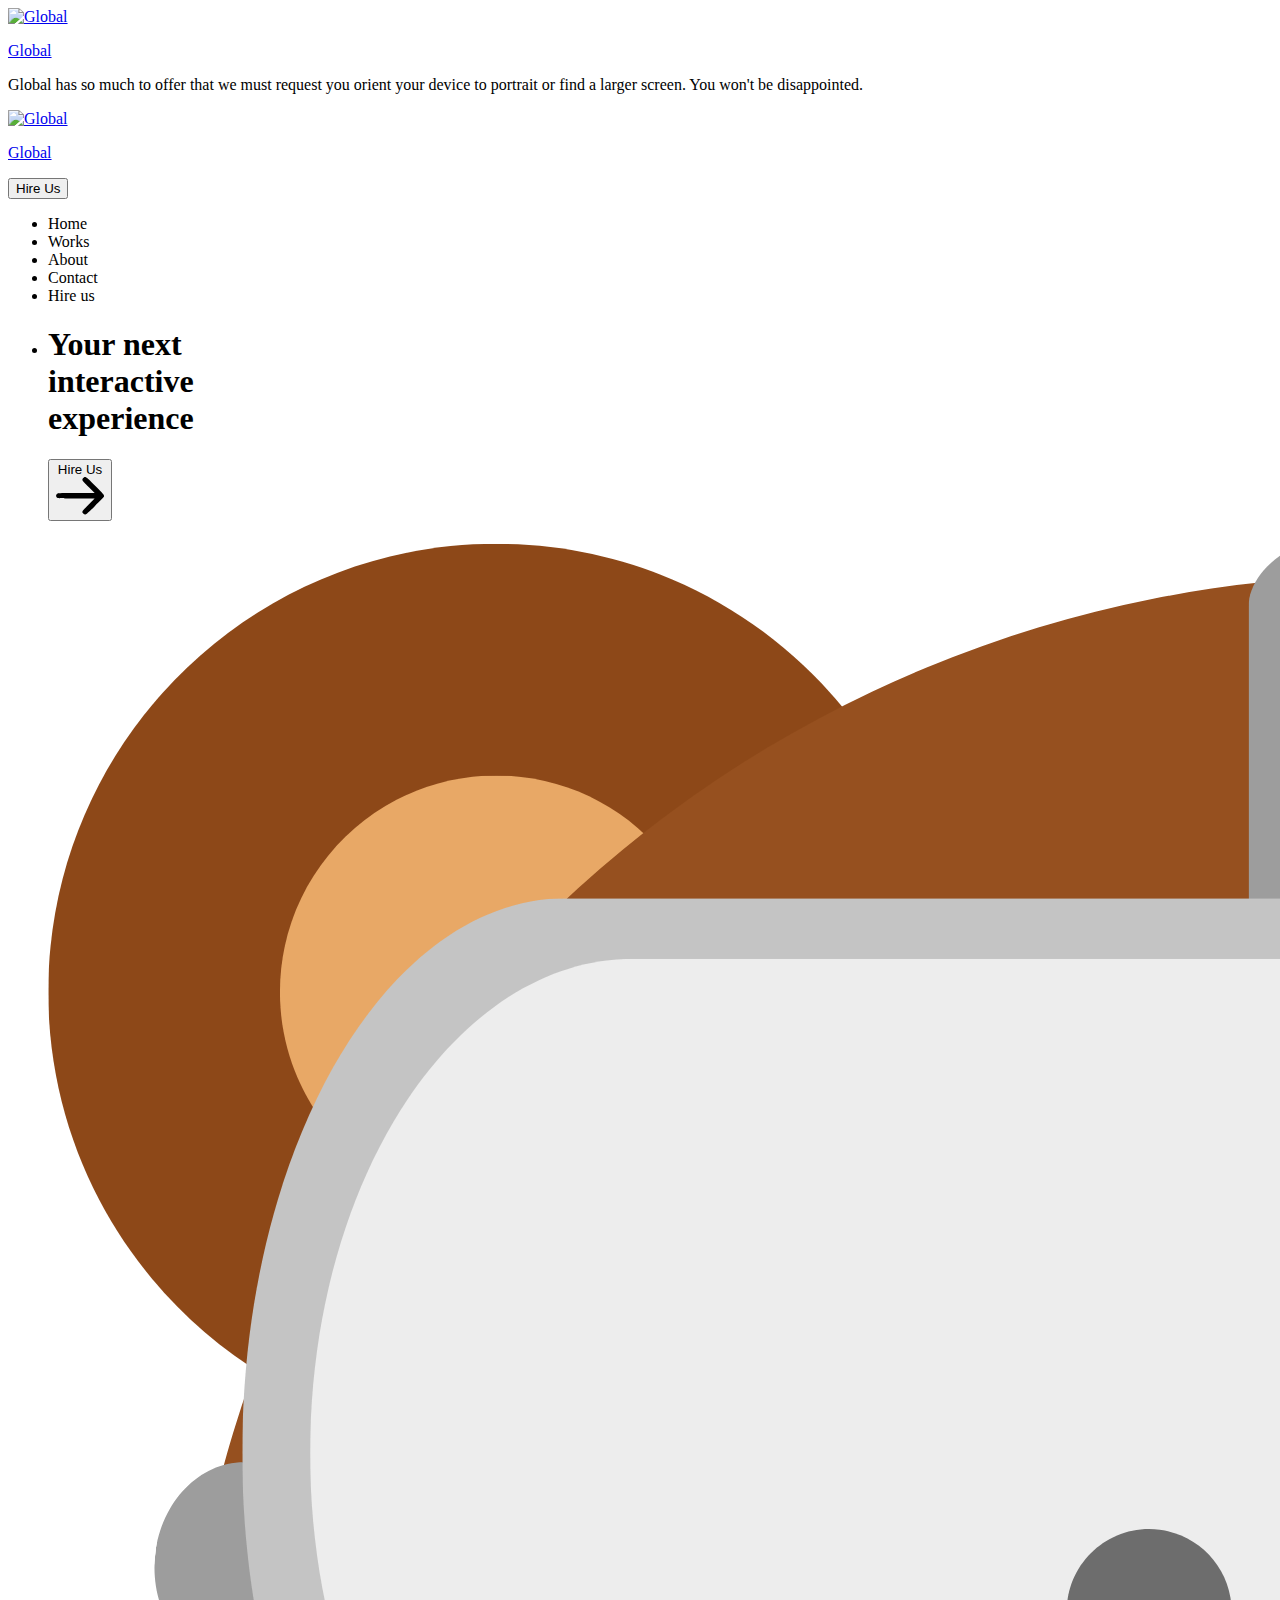
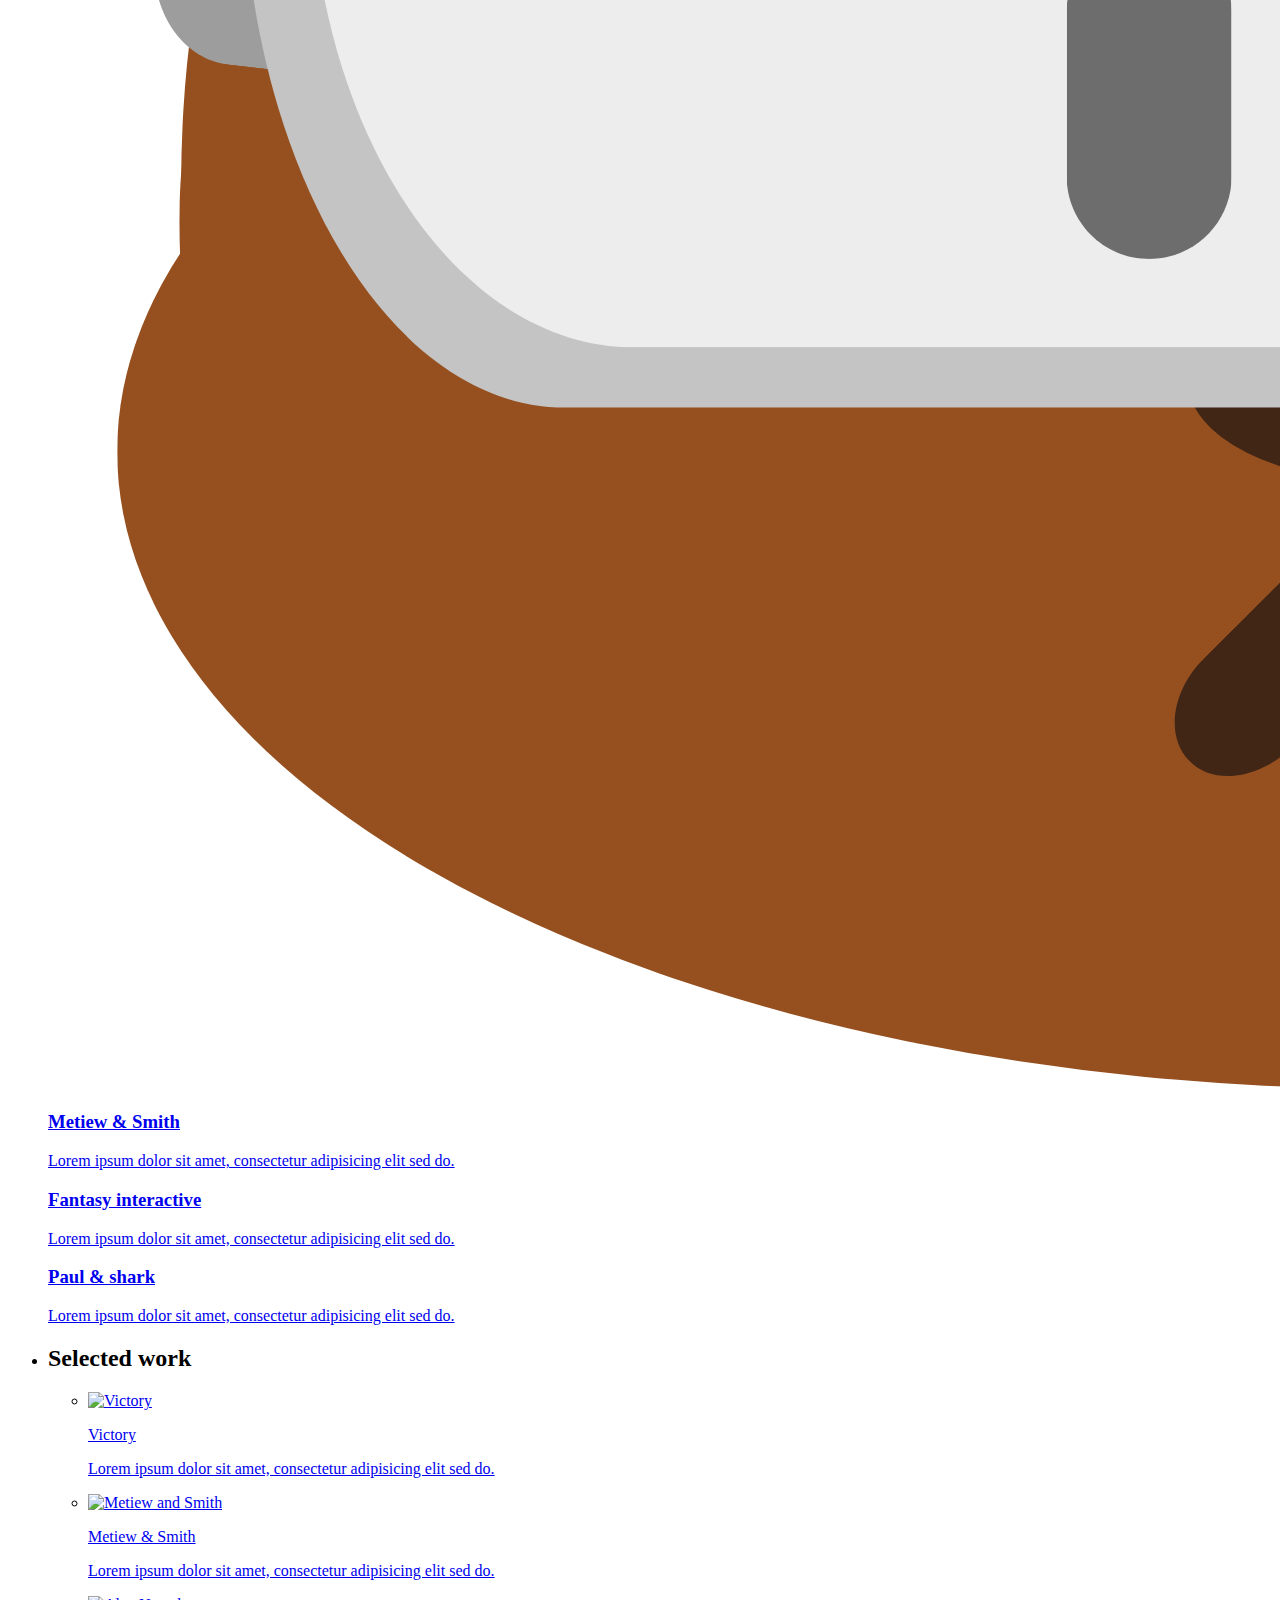
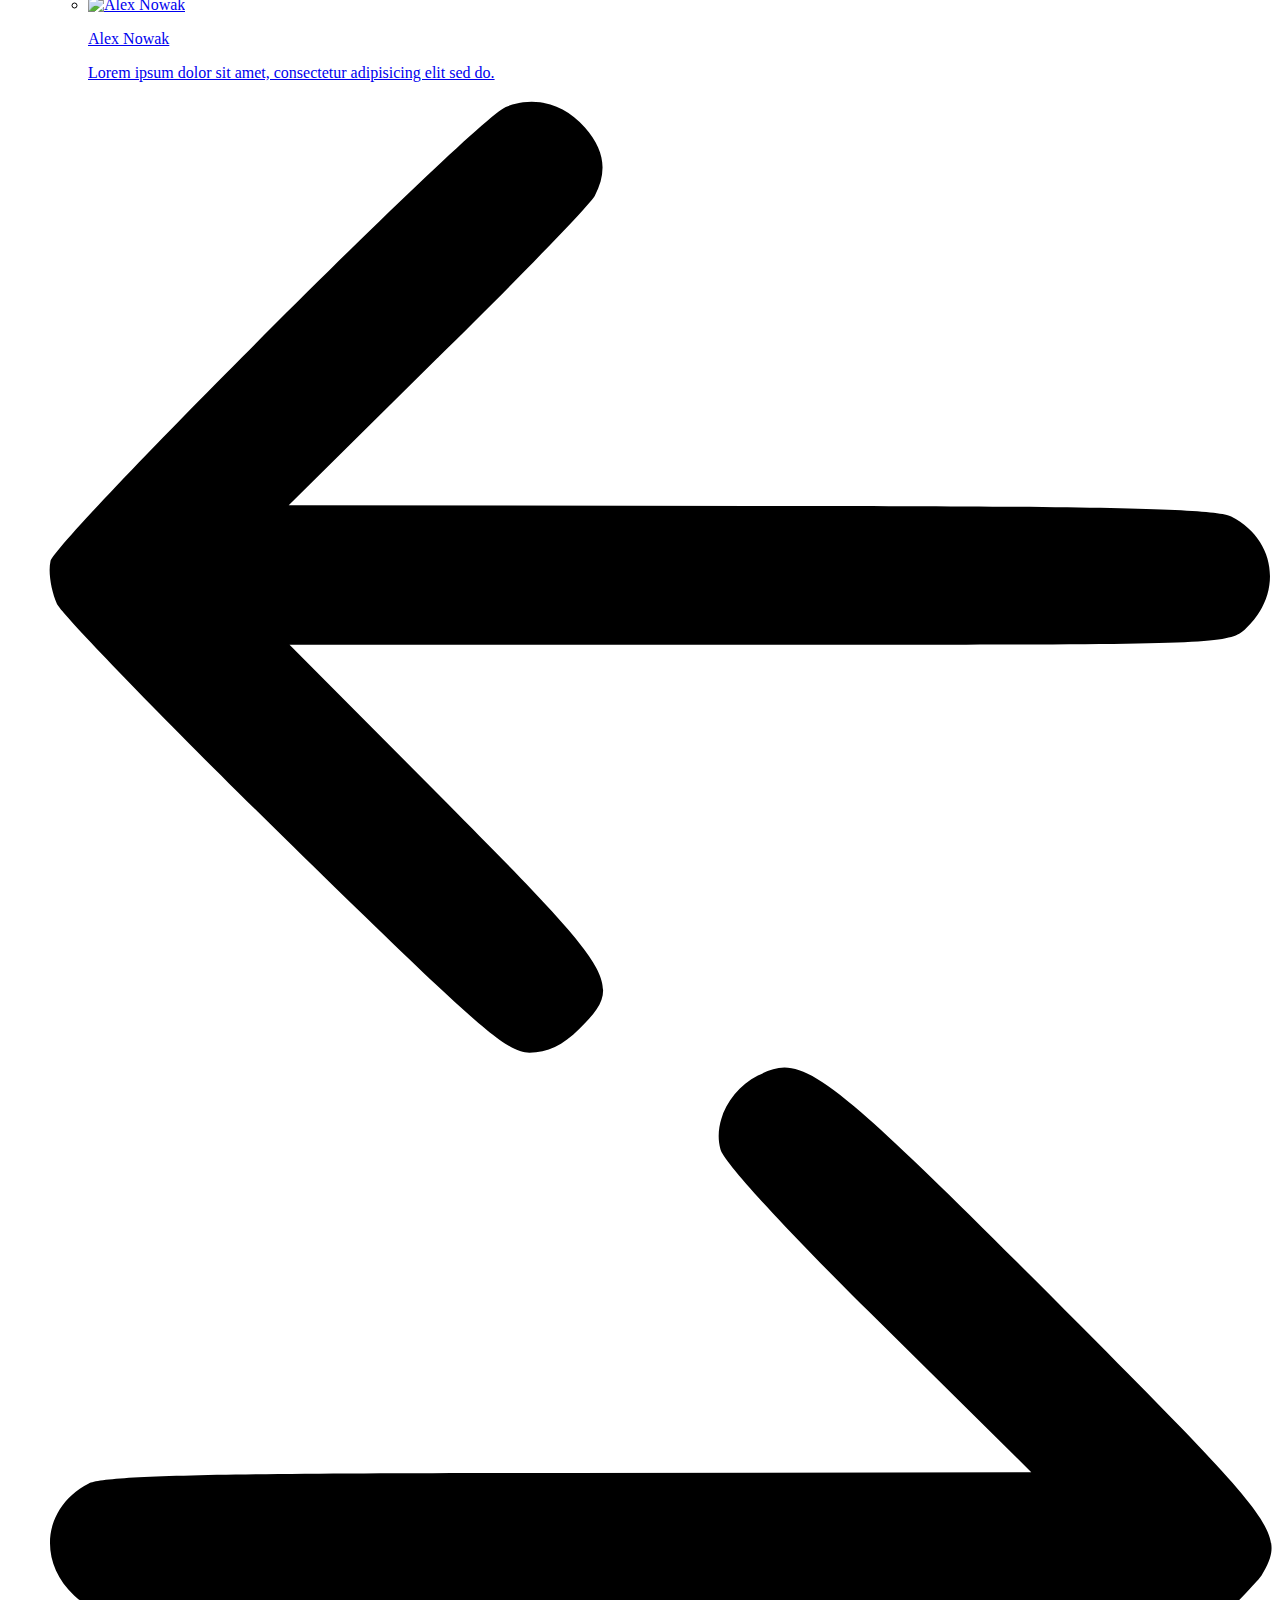
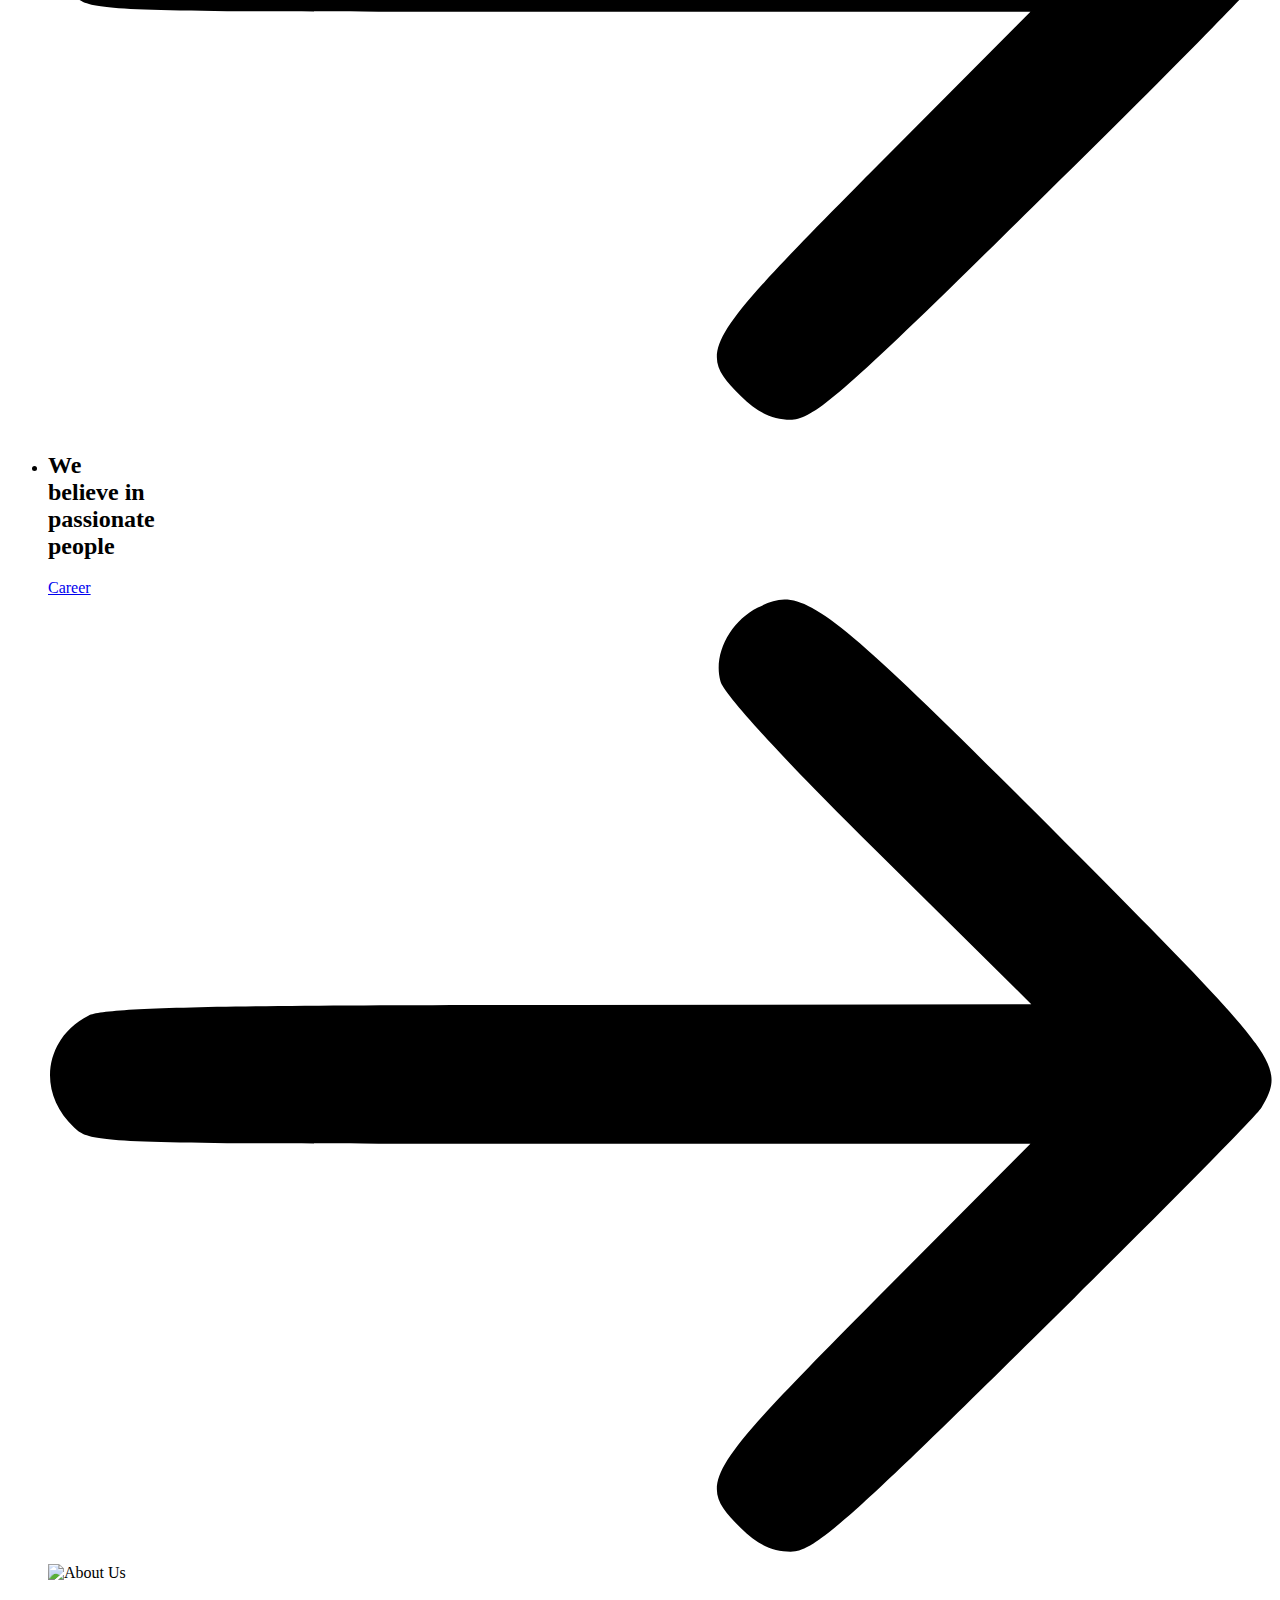
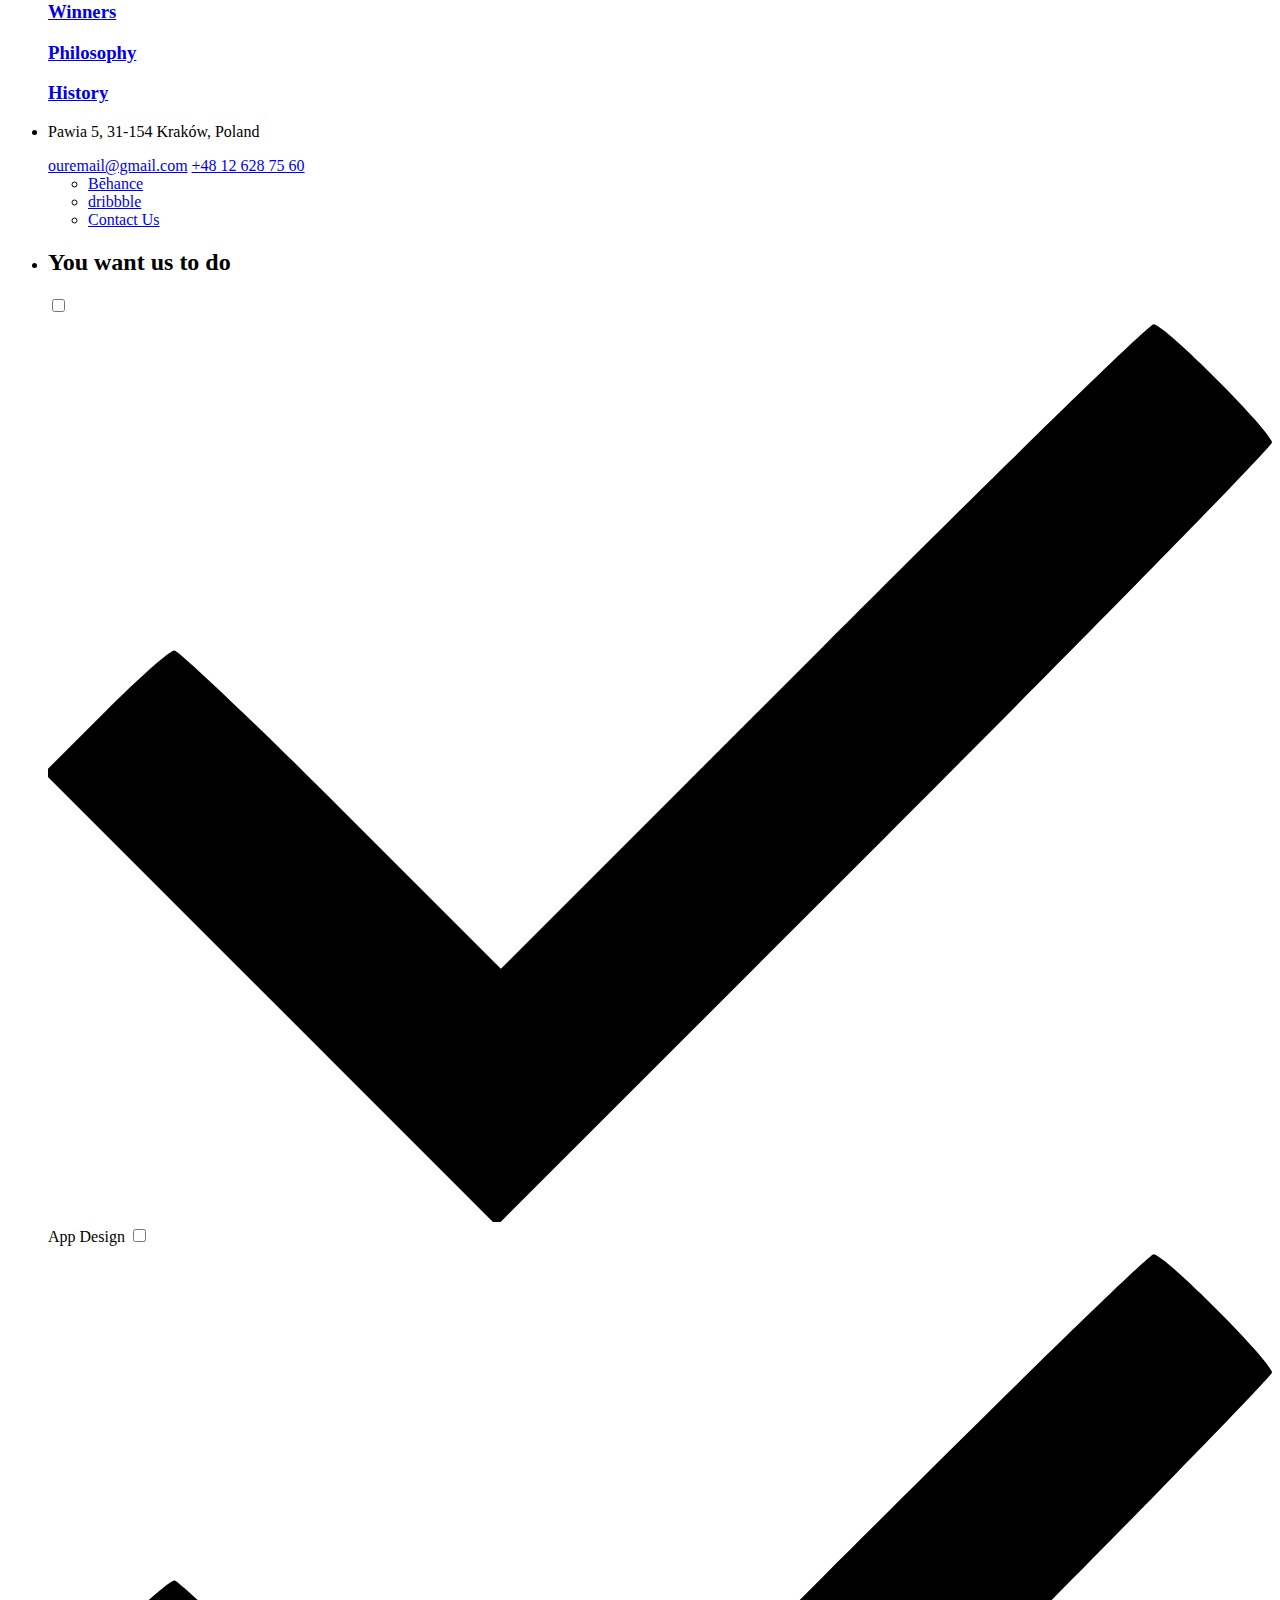
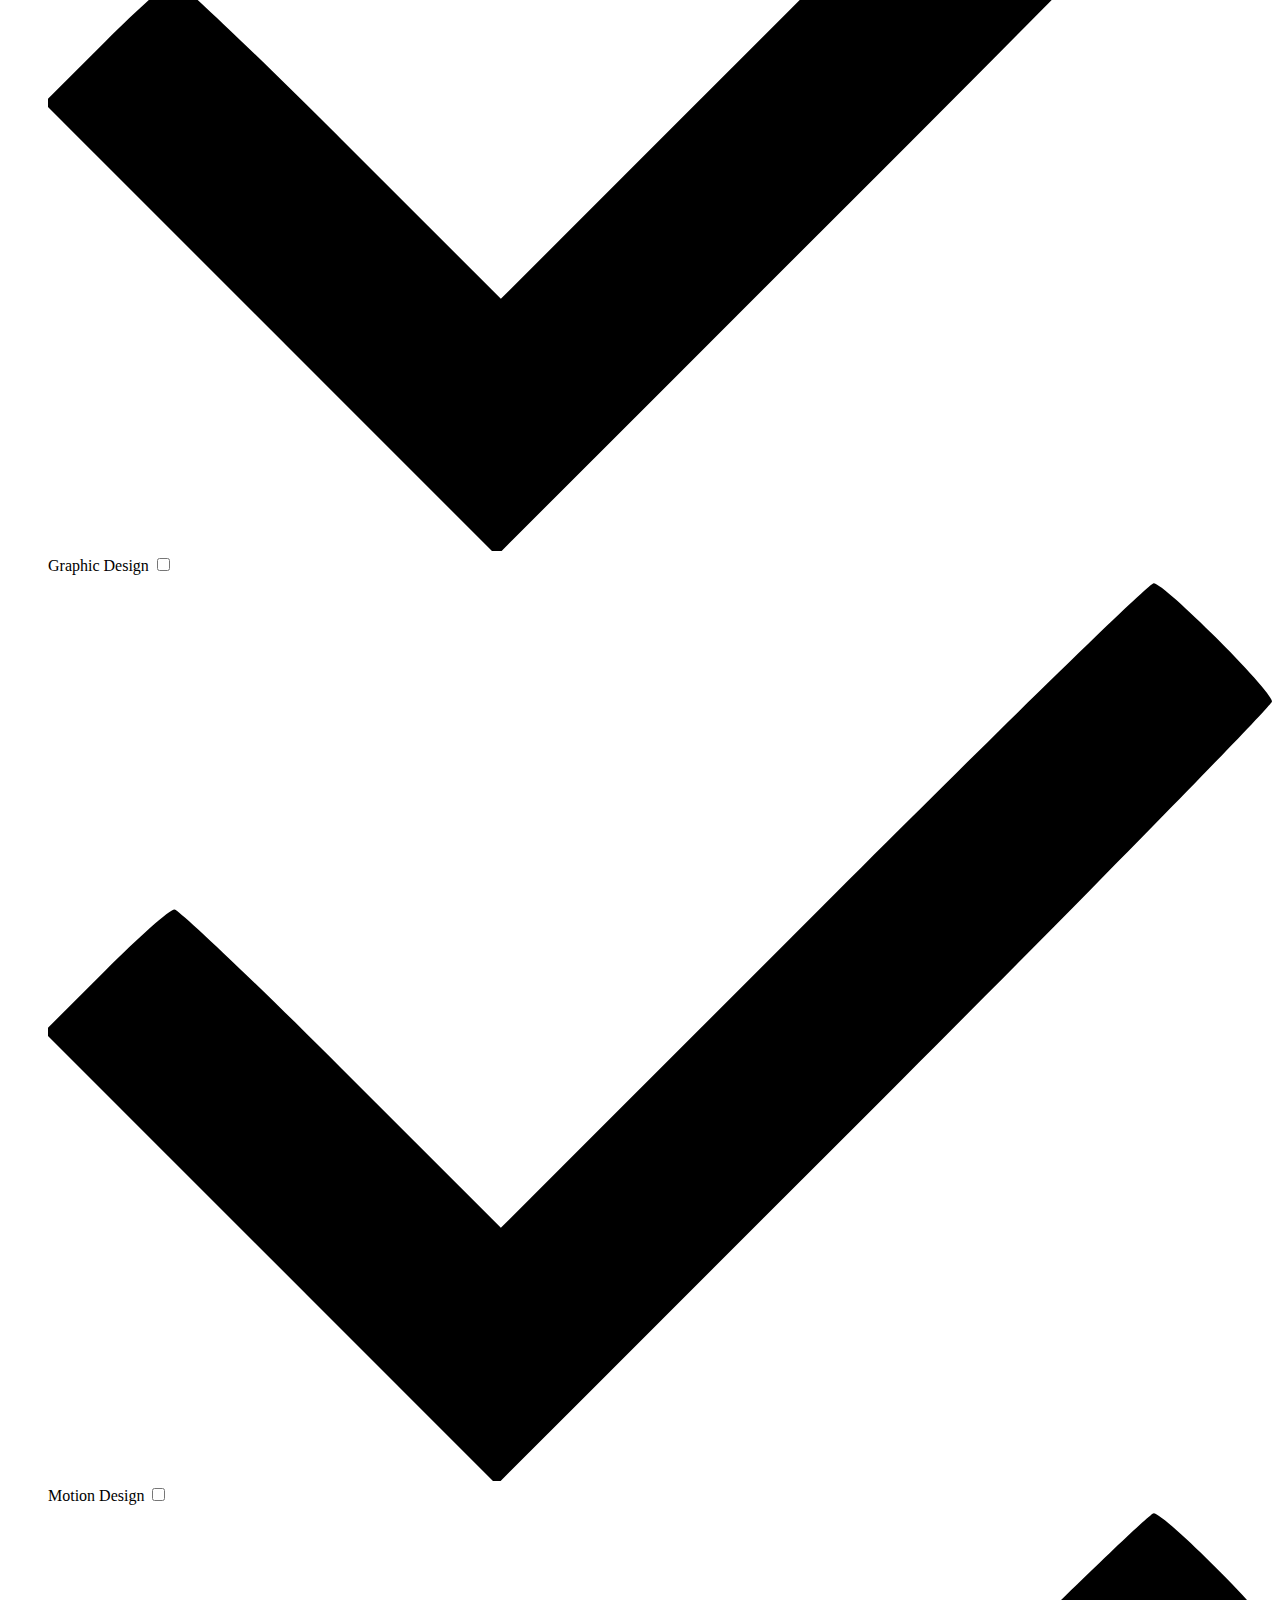
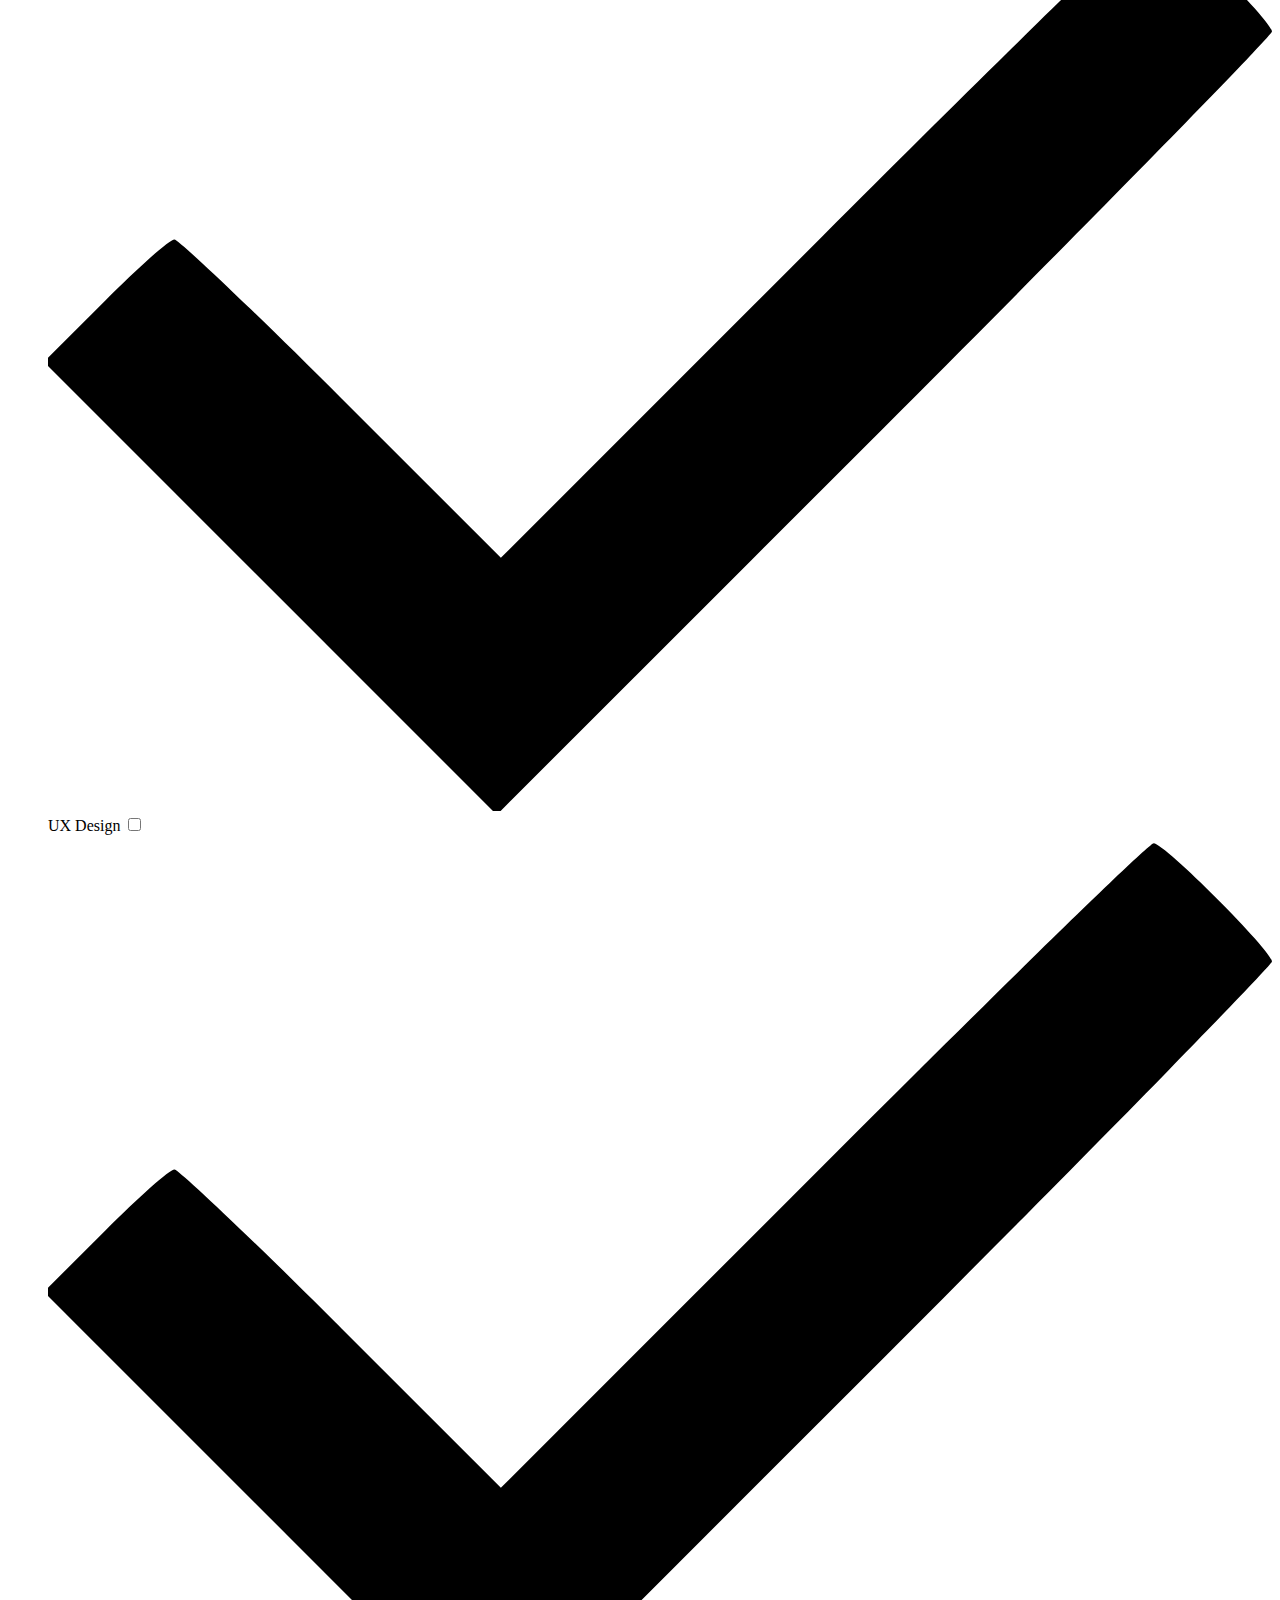
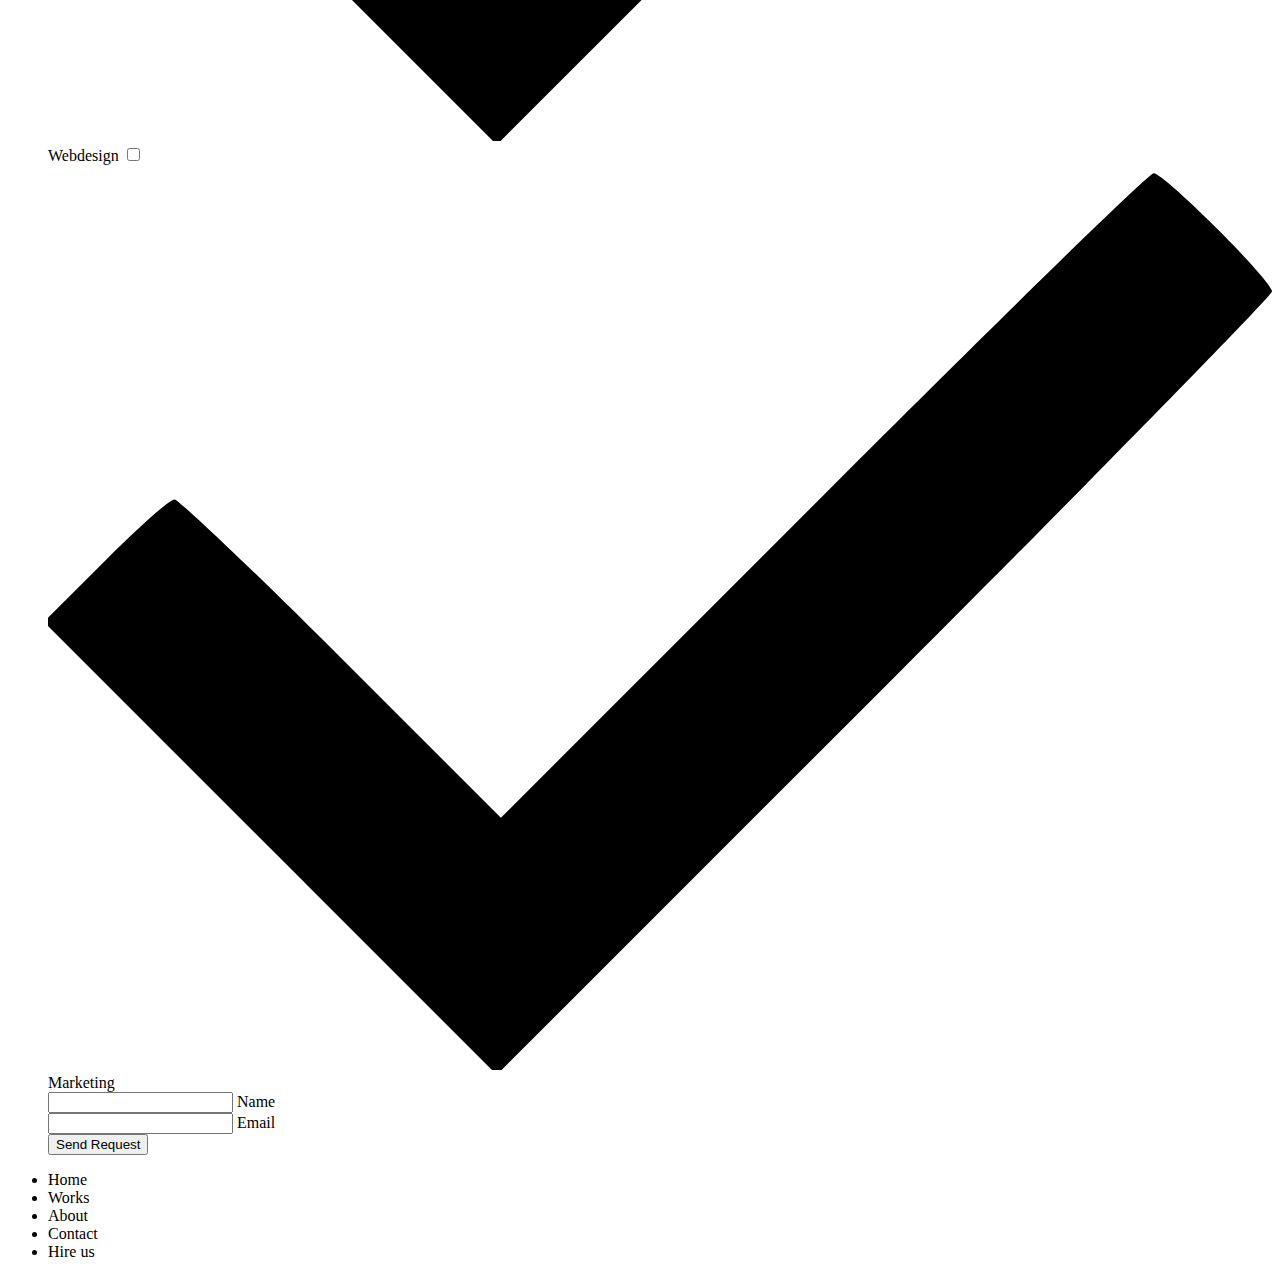
==== index.html @ a15af02c "Logo Change" ====
<!DOCTYPE html>
<html lang="en">
<head>
  <title>Global</title>
  <meta charset="utf-8">
  <meta name="viewport" content="width=device-width, initial-scale=1">
  <meta http-equiv="X-UA-Compatible" content="IE=edge">
  <meta name="description" content="HTML5 website template">
  <meta name="keywords" content="global, template, html, sass, jquery">
  <meta name="author" content="Bucky Maler">
  <link rel="stylesheet" href="assets/css/main.css">
</head>
<body>

<!-- notification for small viewports and landscape oriented smartphones -->
<div class="device-notification">
  <a class="device-notification--logo" href="#0">
    <img src="assets/img/CUXR_Logo_Black(3)(1)" alt="Global">
    <p>Global</p>
  </a>
  <p class="device-notification--message">Global has so much to offer that we must request you orient your device to portrait or find a larger screen. You won't be disappointed.</p>
</div>

<div class="perspective effect-rotate-left">
  <div class="container"><div class="outer-nav--return"></div>
    <div id="viewport" class="l-viewport">
      <div class="l-wrapper">
        <header class="header">
          <a class="header--logo" href="#0">
            <img src="assets/img/CUXR_Logo_Black(3)(1)" alt="Global">
            <p>Global</p>
          </a>
          <button class="header--cta cta">Hire Us</button>
          <div class="header--nav-toggle">
            <span></span>
          </div>
        </header>
        <nav class="l-side-nav">
          <ul class="side-nav">
            <li class="is-active"><span>Home</span></li>
            <li><span>Works</span></li>
            <li><span>About</span></li>
            <li><span>Contact</span></li>
            <li><span>Hire us</span></li>
          </ul>
        </nav>
        <ul class="l-main-content main-content">
          <li class="l-section section section--is-active">
            <div class="intro">
              <div class="intro--banner">
                <h1>Your next<br>interactive<br>experience</h1>
                <button class="cta">Hire Us
                  <svg version="1.1" id="Layer_1" xmlns="http://www.w3.org/2000/svg" xmlns:xlink="http://www.w3.org/1999/xlink" x="0px" y="0px" viewBox="0 0 150 118" style="enable-background:new 0 0 150 118;" xml:space="preserve">
                  <g transform="translate(0.000000,118.000000) scale(0.100000,-0.100000)">
                    <path d="M870,1167c-34-17-55-57-46-90c3-15,81-100,194-211l187-185l-565-1c-431,0-571-3-590-13c-55-28-64-94-18-137c21-20,33-20,597-20h575l-192-193C800,103,794,94,849,39c20-20,39-29,61-29c28,0,63,30,298,262c147,144,272,271,279,282c30,51,23,60-219,304C947,1180,926,1196,870,1167z"/>
                  </g>
                  </svg>
                  <span class="btn-background"></span>
                </button>
                <img src="assets/img/CUXR_Logo_Transparent.png" alt="Welcome">
              </div>
              <div class="intro--options">
                <a href="#0">
                  <h3>Metiew &amp; Smith</h3>
                  <p>Lorem ipsum dolor sit amet, consectetur adipisicing elit sed do.</p>
                </a>
                <a href="#0">
                  <h3>Fantasy interactive</h3>
                  <p>Lorem ipsum dolor sit amet, consectetur adipisicing elit sed do.</p>
                </a>
                <a href="#0">
                  <h3>Paul &amp; shark</h3>
                  <p>Lorem ipsum dolor sit amet, consectetur adipisicing elit sed do.</p>
                </a>
              </div>
            </div>
          </li>
          <li class="l-section section">
            <div class="work">
              <h2>Selected work</h2>
              <div class="work--lockup">
                <ul class="slider">
                  <li class="slider--item slider--item-left">
                    <a href="#0">
                      <div class="slider--item-image">
                        <img src="assets/img/work-victory.jpg" alt="Victory">
                      </div>
                      <p class="slider--item-title">Victory</p>
                      <p class="slider--item-description">Lorem ipsum dolor sit amet, consectetur adipisicing elit sed do.</p>
                    </a>
                  </li>
                  <li class="slider--item slider--item-center">
                    <a href="#0">
                      <div class="slider--item-image">
                        <img src="assets/img/work-metiew-smith.jpg" alt="Metiew and Smith">
                      </div>
                      <p class="slider--item-title">Metiew &amp; Smith</p>
                      <p class="slider--item-description">Lorem ipsum dolor sit amet, consectetur adipisicing elit sed do.</p>
                    </a>
                  </li>
                  <li class="slider--item slider--item-right">
                    <a href="#0">
                      <div class="slider--item-image">
                        <img src="assets/img/work-alex-nowak.jpg" alt="Alex Nowak">
                      </div>
                      <p class="slider--item-title">Alex Nowak</p>
                      <p class="slider--item-description">Lorem ipsum dolor sit amet, consectetur adipisicing elit sed do.</p>
                    </a>
                  </li>
                </ul>
                <div class="slider--prev">
                  <svg version="1.1" id="Layer_1" xmlns="http://www.w3.org/2000/svg" xmlns:xlink="http://www.w3.org/1999/xlink" x="0px" y="0px"
                  viewBox="0 0 150 118" style="enable-background:new 0 0 150 118;" xml:space="preserve">
                  <g transform="translate(0.000000,118.000000) scale(0.100000,-0.100000)">
                    <path d="M561,1169C525,1155,10,640,3,612c-3-13,1-36,8-52c8-15,134-145,281-289C527,41,562,10,590,10c22,0,41,9,61,29
                    c55,55,49,64-163,278L296,510h575c564,0,576,0,597,20c46,43,37,109-18,137c-19,10-159,13-590,13l-565,1l182,180
                    c101,99,187,188,193,199c16,30,12,57-12,84C631,1174,595,1183,561,1169z"/>
                  </g>
                  </svg>
                </div>
                <div class="slider--next">
                  <svg version="1.1" id="Layer_1" xmlns="http://www.w3.org/2000/svg" xmlns:xlink="http://www.w3.org/1999/xlink" x="0px" y="0px" viewBox="0 0 150 118" style="enable-background:new 0 0 150 118;" xml:space="preserve">
                  <g transform="translate(0.000000,118.000000) scale(0.100000,-0.100000)">
                    <path d="M870,1167c-34-17-55-57-46-90c3-15,81-100,194-211l187-185l-565-1c-431,0-571-3-590-13c-55-28-64-94-18-137c21-20,33-20,597-20h575l-192-193C800,103,794,94,849,39c20-20,39-29,61-29c28,0,63,30,298,262c147,144,272,271,279,282c30,51,23,60-219,304C947,1180,926,1196,870,1167z"/>
                  </g>
                  </svg>
                </div>
              </div>
            </div>
          </li>
          <li class="l-section section">
            <div class="about">
              <div class="about--banner">
                <h2>We<br>believe in<br>passionate<br>people</h2>
                <a href="#0">Career
                  <span>
                    <svg version="1.1" id="Layer_1" xmlns="http://www.w3.org/2000/svg" xmlns:xlink="http://www.w3.org/1999/xlink" x="0px" y="0px" viewBox="0 0 150 118" style="enable-background:new 0 0 150 118;" xml:space="preserve">
                    <g transform="translate(0.000000,118.000000) scale(0.100000,-0.100000)">
                      <path d="M870,1167c-34-17-55-57-46-90c3-15,81-100,194-211l187-185l-565-1c-431,0-571-3-590-13c-55-28-64-94-18-137c21-20,33-20,597-20h575l-192-193C800,103,794,94,849,39c20-20,39-29,61-29c28,0,63,30,298,262c147,144,272,271,279,282c30,51,23,60-219,304C947,1180,926,1196,870,1167z"/>
                    </g>
                    </svg>
                  </span>
                </a>
                <img src="assets/img/about-visual.png" alt="About Us">
              </div>
              <div class="about--options">
                <a href="#0">
                  <h3>Winners</h3>
                </a>
                <a href="#0">
                  <h3>Philosophy</h3>
                </a>
                <a href="#0">
                  <h3>History</h3>
                </a>
              </div>
            </div>
          </li>
          <li class="l-section section">
            <div class="contact">
              <div class="contact--lockup">
                <div class="modal">
                  <div class="modal--information">
                    <p>Pawia 5, 31-154 Kraków, Poland</p>
                    <a href="mailto:ouremail@gmail.com">ouremail@gmail.com</a>
                    <a href="tel:+148126287560">+48 12 628 75 60</a>
                  </div>
                  <ul class="modal--options">
                    <li><a href="#0">Bēhance</a></li>
                    <li><a href="#0">dribbble</a></li>
                    <li><a href="mailto:ouremail@gmail.com">Contact Us</a></li>
                  </ul>
                </div>
              </div>
            </div>
          </li>
          <li class="l-section section">
            <div class="hire">
              <h2>You want us to do</h2>
              <!-- checkout formspree.io for easy form setup -->
              <form class="work-request">
                <div class="work-request--options">
                  <span class="options-a">
                    <input id="opt-1" type="checkbox" value="app design">
                    <label for="opt-1">
                      <svg version="1.1" id="Layer_1" xmlns="http://www.w3.org/2000/svg" xmlns:xlink="http://www.w3.org/1999/xlink" x="0px" y="0px"
                      viewBox="0 0 150 111" style="enable-background:new 0 0 150 111;" xml:space="preserve">
                      <g transform="translate(0.000000,111.000000) scale(0.100000,-0.100000)">
                        <path d="M950,705L555,310L360,505C253,612,160,700,155,700c-6,0-44-34-85-75l-75-75l278-278L550-5l475,475c261,261,475,480,475,485c0,13-132,145-145,145C1349,1100,1167,922,950,705z"/>
                      </g>
                      </svg>
                      App Design
                    </label>
                    <input id="opt-2" type="checkbox" value="graphic design">
                    <label for="opt-2">
                      <svg version="1.1" id="Layer_1" xmlns="http://www.w3.org/2000/svg" xmlns:xlink="http://www.w3.org/1999/xlink" x="0px" y="0px"
                      viewBox="0 0 150 111" style="enable-background:new 0 0 150 111;" xml:space="preserve">
                      <g transform="translate(0.000000,111.000000) scale(0.100000,-0.100000)">
                        <path d="M950,705L555,310L360,505C253,612,160,700,155,700c-6,0-44-34-85-75l-75-75l278-278L550-5l475,475c261,261,475,480,475,485c0,13-132,145-145,145C1349,1100,1167,922,950,705z"/>
                      </g>
                      </svg>
                      Graphic Design
                    </label>
                    <input id="opt-3" type="checkbox" value="motion design">
                    <label for="opt-3">
                      <svg version="1.1" id="Layer_1" xmlns="http://www.w3.org/2000/svg" xmlns:xlink="http://www.w3.org/1999/xlink" x="0px" y="0px"
                      viewBox="0 0 150 111" style="enable-background:new 0 0 150 111;" xml:space="preserve">
                      <g transform="translate(0.000000,111.000000) scale(0.100000,-0.100000)">
                        <path d="M950,705L555,310L360,505C253,612,160,700,155,700c-6,0-44-34-85-75l-75-75l278-278L550-5l475,475c261,261,475,480,475,485c0,13-132,145-145,145C1349,1100,1167,922,950,705z"/>
                      </g>
                      </svg>
                      Motion Design
                    </label>
                  </span>
                  <span class="options-b">
                    <input id="opt-4" type="checkbox" value="ux design">
                    <label for="opt-4">
                      <svg version="1.1" id="Layer_1" xmlns="http://www.w3.org/2000/svg" xmlns:xlink="http://www.w3.org/1999/xlink" x="0px" y="0px"
                      viewBox="0 0 150 111" style="enable-background:new 0 0 150 111;" xml:space="preserve">
                      <g transform="translate(0.000000,111.000000) scale(0.100000,-0.100000)">
                        <path d="M950,705L555,310L360,505C253,612,160,700,155,700c-6,0-44-34-85-75l-75-75l278-278L550-5l475,475c261,261,475,480,475,485c0,13-132,145-145,145C1349,1100,1167,922,950,705z"/>
                      </g>
                      </svg>
                      UX Design
                    </label>
                    <input id="opt-5" type="checkbox" value="webdesign">
                    <label for="opt-5">
                      <svg version="1.1" id="Layer_1" xmlns="http://www.w3.org/2000/svg" xmlns:xlink="http://www.w3.org/1999/xlink" x="0px" y="0px"
                      viewBox="0 0 150 111" style="enable-background:new 0 0 150 111;" xml:space="preserve">
                      <g transform="translate(0.000000,111.000000) scale(0.100000,-0.100000)">
                        <path d="M950,705L555,310L360,505C253,612,160,700,155,700c-6,0-44-34-85-75l-75-75l278-278L550-5l475,475c261,261,475,480,475,485c0,13-132,145-145,145C1349,1100,1167,922,950,705z"/>
                      </g>
                      </svg>
                      Webdesign
                    </label>
                    <input id="opt-6" type="checkbox" value="marketing">
                    <label for="opt-6">
                      <svg version="1.1" id="Layer_1" xmlns="http://www.w3.org/2000/svg" xmlns:xlink="http://www.w3.org/1999/xlink" x="0px" y="0px"
                      viewBox="0 0 150 111" style="enable-background:new 0 0 150 111;" xml:space="preserve">
                      <g transform="translate(0.000000,111.000000) scale(0.100000,-0.100000)">
                        <path d="M950,705L555,310L360,505C253,612,160,700,155,700c-6,0-44-34-85-75l-75-75l278-278L550-5l475,475c261,261,475,480,475,485c0,13-132,145-145,145C1349,1100,1167,922,950,705z"/>
                      </g>
                      </svg>
                      Marketing
                    </label>
                  </span>
                </div>
                <div class="work-request--information">
                  <div class="information-name">
                    <input id="name" type="text" spellcheck="false">
                    <label for="name">Name</label>
                  </div>
                  <div class="information-email">
                    <input id="email" type="email" spellcheck="false">
                    <label for="email">Email</label>
                  </div>
                </div>
                <input type="submit" value="Send Request">
              </form>
            </div>
          </li>
        </ul>
      </div>
    </div>
  </div>
  <ul class="outer-nav">
    <li class="is-active">Home</li>
    <li>Works</li>
    <li>About</li>
    <li>Contact</li>
    <li>Hire us</li>
  </ul>
</div>

<script src="https://ajax.googleapis.com/ajax/libs/jquery/2.2.4/jquery.min.js"></script>
<script>window.jQuery || document.write('<script src="assets/js/vendor/jquery-2.2.4.min.js"><\/script>')</script>
<script src="assets/js/functions-min.js"></script>
</body>
</html>
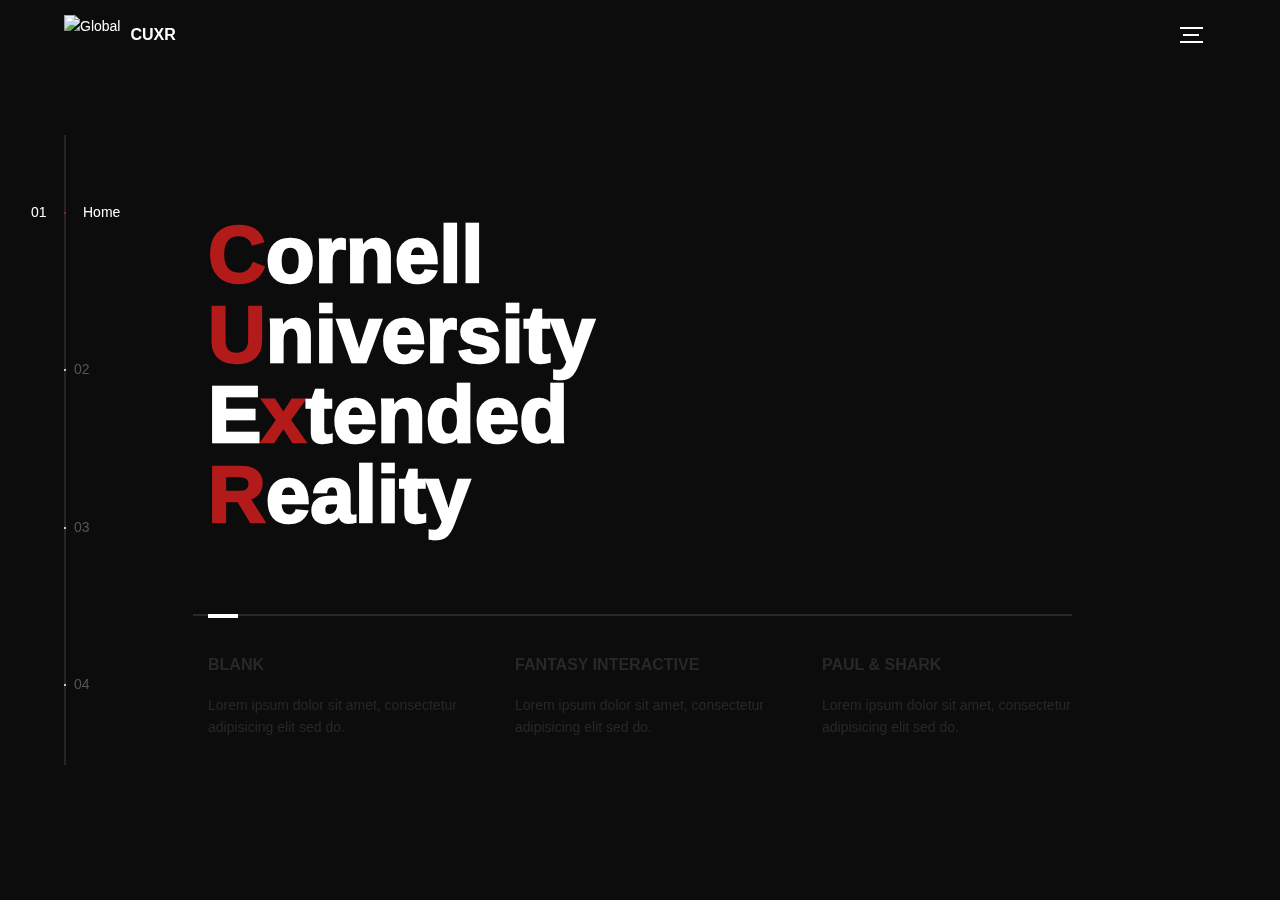
==== commit b6932244: "added the new pages but lets ignore the content rn" ====
--- a/index.html
+++ b/index.html
@@ -1,5 +1,6 @@
 <!DOCTYPE html>
 <html lang="en">
+
 <head>
   <title>Global</title>
   <meta charset="utf-8">
@@ -10,129 +11,130 @@
   <meta name="author" content="Bucky Maler">
   <link rel="stylesheet" href="assets/css/main.css">
 </head>
+
 <body>
 
-<!-- notification for small viewports and landscape oriented smartphones -->
-<div class="device-notification">
-  <a class="device-notification--logo" href="#0">
-    <img src="assets/img/CUXR_Logo_Black(3)(1)" alt="Global">
-    <p>Global</p>
-  </a>
-  <p class="device-notification--message">Global has so much to offer that we must request you orient your device to portrait or find a larger screen. You won't be disappointed.</p>
-</div>
-
-<div class="perspective effect-rotate-left">
-  <div class="container"><div class="outer-nav--return"></div>
-    <div id="viewport" class="l-viewport">
-      <div class="l-wrapper">
-        <header class="header">
-          <a class="header--logo" href="#0">
-            <img src="assets/img/CUXR_Logo_Black(3)(1)" alt="Global">
-            <p>Global</p>
-          </a>
-          <button class="header--cta cta">Hire Us</button>
-          <div class="header--nav-toggle">
-            <span></span>
-          </div>
-        </header>
-        <nav class="l-side-nav">
-          <ul class="side-nav">
-            <li class="is-active"><span>Home</span></li>
-            <li><span>Works</span></li>
-            <li><span>About</span></li>
-            <li><span>Contact</span></li>
-            <li><span>Hire us</span></li>
-          </ul>
-        </nav>
-        <ul class="l-main-content main-content">
-          <li class="l-section section section--is-active">
-            <div class="intro">
-              <div class="intro--banner">
-                <h1>Your next<br>interactive<br>experience</h1>
-                <button class="cta">Hire Us
-                  <svg version="1.1" id="Layer_1" xmlns="http://www.w3.org/2000/svg" xmlns:xlink="http://www.w3.org/1999/xlink" x="0px" y="0px" viewBox="0 0 150 118" style="enable-background:new 0 0 150 118;" xml:space="preserve">
-                  <g transform="translate(0.000000,118.000000) scale(0.100000,-0.100000)">
-                    <path d="M870,1167c-34-17-55-57-46-90c3-15,81-100,194-211l187-185l-565-1c-431,0-571-3-590-13c-55-28-64-94-18-137c21-20,33-20,597-20h575l-192-193C800,103,794,94,849,39c20-20,39-29,61-29c28,0,63,30,298,262c147,144,272,271,279,282c30,51,23,60-219,304C947,1180,926,1196,870,1167z"/>
-                  </g>
-                  </svg>
-                  <span class="btn-background"></span>
-                </button>
-                <img src="assets/img/CUXR_Logo_Transparent.png" alt="Welcome">
-              </div>
-              <div class="intro--options">
-                <a href="#0">
-                  <h3>Metiew &amp; Smith</h3>
-                  <p>Lorem ipsum dolor sit amet, consectetur adipisicing elit sed do.</p>
-                </a>
-                <a href="#0">
-                  <h3>Fantasy interactive</h3>
-                  <p>Lorem ipsum dolor sit amet, consectetur adipisicing elit sed do.</p>
-                </a>
-                <a href="#0">
-                  <h3>Paul &amp; shark</h3>
-                  <p>Lorem ipsum dolor sit amet, consectetur adipisicing elit sed do.</p>
-                </a>
-              </div>
+  <!-- notification for small viewports and landscape oriented smartphones -->
+  <div class="device-notification">
+    <a class="device-notification--logo" href="#0">
+      <img src="assets\img\CUXR_Logo_Transparent_(1).png" alt="Global">
+      <p>CUXR</p>
+    </a>
+    <p class="device-notification--message">CUXR has so much to offer that we must request you orient your device to
+      portrait or find a larger screen. You won't be disappointed.</p>
+  </div>
+
+  <div class="perspective effect-rotate-left">
+    <div class="container">
+      <div class="outer-nav--return"></div>
+      <div id="viewport" class="l-viewport">
+        <div class="l-wrapper">
+          <header class="header">
+            <a class="header--logo" href="#0">
+              <img src="assets\img\CUXR_Logo_Transparent_(1).png" style="height: 40px; width: auto;" alt="Global">
+              <p>CUXR</p>
+            </a>
+            <div class="header--nav-toggle">
+              <span></span>
             </div>
-          </li>
-          <li class="l-section section">
-            <div class="work">
-              <h2>Selected work</h2>
-              <div class="work--lockup">
-                <ul class="slider">
-                  <li class="slider--item slider--item-left">
-                    <a href="#0">
-                      <div class="slider--item-image">
-                        <img src="assets/img/work-victory.jpg" alt="Victory">
-                      </div>
-                      <p class="slider--item-title">Victory</p>
-                      <p class="slider--item-description">Lorem ipsum dolor sit amet, consectetur adipisicing elit sed do.</p>
-                    </a>
-                  </li>
-                  <li class="slider--item slider--item-center">
-                    <a href="#0">
-                      <div class="slider--item-image">
-                        <img src="assets/img/work-metiew-smith.jpg" alt="Metiew and Smith">
-                      </div>
-                      <p class="slider--item-title">Metiew &amp; Smith</p>
-                      <p class="slider--item-description">Lorem ipsum dolor sit amet, consectetur adipisicing elit sed do.</p>
-                    </a>
-                  </li>
-                  <li class="slider--item slider--item-right">
-                    <a href="#0">
-                      <div class="slider--item-image">
-                        <img src="assets/img/work-alex-nowak.jpg" alt="Alex Nowak">
-                      </div>
-                      <p class="slider--item-title">Alex Nowak</p>
-                      <p class="slider--item-description">Lorem ipsum dolor sit amet, consectetur adipisicing elit sed do.</p>
-                    </a>
-                  </li>
-                </ul>
-                <div class="slider--prev">
-                  <svg version="1.1" id="Layer_1" xmlns="http://www.w3.org/2000/svg" xmlns:xlink="http://www.w3.org/1999/xlink" x="0px" y="0px"
-                  viewBox="0 0 150 118" style="enable-background:new 0 0 150 118;" xml:space="preserve">
-                  <g transform="translate(0.000000,118.000000) scale(0.100000,-0.100000)">
-                    <path d="M561,1169C525,1155,10,640,3,612c-3-13,1-36,8-52c8-15,134-145,281-289C527,41,562,10,590,10c22,0,41,9,61,29
+          </header>
+          <nav class="l-side-nav">
+            <ul class="side-nav">
+              <li class="is-active"><span>Home</span></li>
+              <li><span>Projects</span></li>
+              <li><span>Team</span></li>
+              <li><span>Contact</span></li>
+            </ul>
+          </nav>
+          <ul class="l-main-content main-content">
+            <li class="l-section section section--is-active">
+              <div class="intro">
+                <div class="intro--banner">
+                  <h1>
+                    <span style="color: #b31b1b;">C</span>ornell<br>
+                    <span style="color: #b31b1b;">U</span>niversity<br>
+                    E<span style="color: #b31b1b;">x</span>tended <br>
+                    <span style="color: #b31b1b;">R</span>eality
+                  </h1>
+                </div>
+                <div class="intro--options">
+                  <a href="#0">
+                    <h3>Blank</h3>
+                    <p>Lorem ipsum dolor sit amet, consectetur adipisicing elit sed do.</p>
+                  </a>
+                  <a href="#0">
+                    <h3>Fantasy interactive</h3>
+                    <p>Lorem ipsum dolor sit amet, consectetur adipisicing elit sed do.</p>
+                  </a>
+                  <a href="#0">
+                    <h3>Paul &amp; shark</h3>
+                    <p>Lorem ipsum dolor sit amet, consectetur adipisicing elit sed do.</p>
+                  </a>
+                </div>
+              </div>
+            </li>
+            <li class="l-section section">
+              <div class="work">
+                <h2>Projects</h2>
+                <div class="work--lockup">
+                  <ul class="slider">
+                    <li class="slider--item slider--item-left">
+                      <a href="#0">
+                        <div class="slider--item-image">
+                          <img src="assets/img/work-victory.jpg" alt="Victory">
+                        </div>
+                        <p class="slider--item-title">Haptic Gloves</p>
+                        <p class="slider--item-description">Smth to do w gloves</p>
+                      </a>
+                    </li>
+                    <li class="slider--item slider--item-center">
+                      <a href="#0">
+                        <div class="slider--item-image">
+                          <img src="assets/img/VR_equpment.png" alt="various VR equp">
+                        </div>
+                        <p class="slider--item-title">Escape Room</p>
+                        <p class="slider--item-description">Escape Ithaca Mall</p>
+                      </a>
+                    </li>
+                    <li class="slider--item slider--item-right">
+                      <a href="#0">
+                        <div class="slider--item-image">
+                          <img src="assets/img/glasses.png" alt="VR goggles">
+                        </div>
+                        <p class="slider--item-title">Linux VR</p>
+                        <p class="slider--item-description">Legit no idea what this is.</p>
+                      </a>
+                    </li>
+                  </ul>
+                  <div class="slider--prev">
+                    <svg version="1.1" id="Layer_1" xmlns="http://www.w3.org/2000/svg"
+                      xmlns:xlink="http://www.w3.org/1999/xlink" x="0px" y="0px" viewBox="0 0 150 118"
+                      style="enable-background:new 0 0 150 118;" xml:space="preserve">
+                      <g transform="translate(0.000000,118.000000) scale(0.100000,-0.100000)">
+                        <path d="M561,1169C525,1155,10,640,3,612c-3-13,1-36,8-52c8-15,134-145,281-289C527,41,562,10,590,10c22,0,41,9,61,29
                     c55,55,49,64-163,278L296,510h575c564,0,576,0,597,20c46,43,37,109-18,137c-19,10-159,13-590,13l-565,1l182,180
-                    c101,99,187,188,193,199c16,30,12,57-12,84C631,1174,595,1183,561,1169z"/>
-                  </g>
-                  </svg>
-                </div>
-                <div class="slider--next">
-                  <svg version="1.1" id="Layer_1" xmlns="http://www.w3.org/2000/svg" xmlns:xlink="http://www.w3.org/1999/xlink" x="0px" y="0px" viewBox="0 0 150 118" style="enable-background:new 0 0 150 118;" xml:space="preserve">
-                  <g transform="translate(0.000000,118.000000) scale(0.100000,-0.100000)">
-                    <path d="M870,1167c-34-17-55-57-46-90c3-15,81-100,194-211l187-185l-565-1c-431,0-571-3-590-13c-55-28-64-94-18-137c21-20,33-20,597-20h575l-192-193C800,103,794,94,849,39c20-20,39-29,61-29c28,0,63,30,298,262c147,144,272,271,279,282c30,51,23,60-219,304C947,1180,926,1196,870,1167z"/>
-                  </g>
-                  </svg>
-                </div>
-              </div>
-            </div>
-          </li>
-          <li class="l-section section">
-            <div class="about">
-              <div class="about--banner">
-                <h2>We<br>believe in<br>passionate<br>people</h2>
-                <a href="#0">Career
+                    c101,99,187,188,193,199c16,30,12,57-12,84C631,1174,595,1183,561,1169z" />
+                      </g>
+                    </svg>
+                  </div>
+                  <div class="slider--next">
+                    <svg version="1.1" id="Layer_1" xmlns="http://www.w3.org/2000/svg"
+                      xmlns:xlink="http://www.w3.org/1999/xlink" x="0px" y="0px" viewBox="0 0 150 118"
+                      style="enable-background:new 0 0 150 118;" xml:space="preserve">
+                      <g transform="translate(0.000000,118.000000) scale(0.100000,-0.100000)">
+                        <path
+                          d="M870,1167c-34-17-55-57-46-90c3-15,81-100,194-211l187-185l-565-1c-431,0-571-3-590-13c-55-28-64-94-18-137c21-20,33-20,597-20h575l-192-193C800,103,794,94,849,39c20-20,39-29,61-29c28,0,63,30,298,262c147,144,272,271,279,282c30,51,23,60-219,304C947,1180,926,1196,870,1167z" />
+                      </g>
+                    </svg>
+                  </div>
+                </div>
+              </div>
+            </li>
+            <li class="l-section section">
+              <div class="about">
+                <div class="about--banner">
+                  <h2>We<br>believe in<br>passionate<br>people</h2>
+                  <!-- <a href="#0">Career
                   <span>
                     <svg version="1.1" id="Layer_1" xmlns="http://www.w3.org/2000/svg" xmlns:xlink="http://www.w3.org/1999/xlink" x="0px" y="0px" viewBox="0 0 150 118" style="enable-background:new 0 0 150 118;" xml:space="preserve">
                     <g transform="translate(0.000000,118.000000) scale(0.100000,-0.100000)">
@@ -140,140 +142,152 @@
                     </g>
                     </svg>
                   </span>
-                </a>
-                <img src="assets/img/about-visual.png" alt="About Us">
-              </div>
-              <div class="about--options">
-                <a href="#0">
-                  <h3>Winners</h3>
-                </a>
-                <a href="#0">
-                  <h3>Philosophy</h3>
-                </a>
-                <a href="#0">
-                  <h3>History</h3>
-                </a>
-              </div>
-            </div>
-          </li>
-          <li class="l-section section">
-            <div class="contact">
-              <div class="contact--lockup">
-                <div class="modal">
-                  <div class="modal--information">
-                    <p>Pawia 5, 31-154 Kraków, Poland</p>
-                    <a href="mailto:ouremail@gmail.com">ouremail@gmail.com</a>
-                    <a href="tel:+148126287560">+48 12 628 75 60</a>
-                  </div>
-                  <ul class="modal--options">
-                    <li><a href="#0">Bēhance</a></li>
-                    <li><a href="#0">dribbble</a></li>
-                    <li><a href="mailto:ouremail@gmail.com">Contact Us</a></li>
-                  </ul>
-                </div>
-              </div>
-            </div>
-          </li>
-          <li class="l-section section">
-            <div class="hire">
-              <h2>You want us to do</h2>
-              <!-- checkout formspree.io for easy form setup -->
-              <form class="work-request">
-                <div class="work-request--options">
-                  <span class="options-a">
-                    <input id="opt-1" type="checkbox" value="app design">
-                    <label for="opt-1">
-                      <svg version="1.1" id="Layer_1" xmlns="http://www.w3.org/2000/svg" xmlns:xlink="http://www.w3.org/1999/xlink" x="0px" y="0px"
-                      viewBox="0 0 150 111" style="enable-background:new 0 0 150 111;" xml:space="preserve">
-                      <g transform="translate(0.000000,111.000000) scale(0.100000,-0.100000)">
-                        <path d="M950,705L555,310L360,505C253,612,160,700,155,700c-6,0-44-34-85-75l-75-75l278-278L550-5l475,475c261,261,475,480,475,485c0,13-132,145-145,145C1349,1100,1167,922,950,705z"/>
-                      </g>
-                      </svg>
-                      App Design
-                    </label>
-                    <input id="opt-2" type="checkbox" value="graphic design">
-                    <label for="opt-2">
-                      <svg version="1.1" id="Layer_1" xmlns="http://www.w3.org/2000/svg" xmlns:xlink="http://www.w3.org/1999/xlink" x="0px" y="0px"
-                      viewBox="0 0 150 111" style="enable-background:new 0 0 150 111;" xml:space="preserve">
-                      <g transform="translate(0.000000,111.000000) scale(0.100000,-0.100000)">
-                        <path d="M950,705L555,310L360,505C253,612,160,700,155,700c-6,0-44-34-85-75l-75-75l278-278L550-5l475,475c261,261,475,480,475,485c0,13-132,145-145,145C1349,1100,1167,922,950,705z"/>
-                      </g>
-                      </svg>
-                      Graphic Design
-                    </label>
-                    <input id="opt-3" type="checkbox" value="motion design">
-                    <label for="opt-3">
-                      <svg version="1.1" id="Layer_1" xmlns="http://www.w3.org/2000/svg" xmlns:xlink="http://www.w3.org/1999/xlink" x="0px" y="0px"
-                      viewBox="0 0 150 111" style="enable-background:new 0 0 150 111;" xml:space="preserve">
-                      <g transform="translate(0.000000,111.000000) scale(0.100000,-0.100000)">
-                        <path d="M950,705L555,310L360,505C253,612,160,700,155,700c-6,0-44-34-85-75l-75-75l278-278L550-5l475,475c261,261,475,480,475,485c0,13-132,145-145,145C1349,1100,1167,922,950,705z"/>
-                      </g>
-                      </svg>
-                      Motion Design
-                    </label>
-                  </span>
-                  <span class="options-b">
-                    <input id="opt-4" type="checkbox" value="ux design">
-                    <label for="opt-4">
-                      <svg version="1.1" id="Layer_1" xmlns="http://www.w3.org/2000/svg" xmlns:xlink="http://www.w3.org/1999/xlink" x="0px" y="0px"
-                      viewBox="0 0 150 111" style="enable-background:new 0 0 150 111;" xml:space="preserve">
-                      <g transform="translate(0.000000,111.000000) scale(0.100000,-0.100000)">
-                        <path d="M950,705L555,310L360,505C253,612,160,700,155,700c-6,0-44-34-85-75l-75-75l278-278L550-5l475,475c261,261,475,480,475,485c0,13-132,145-145,145C1349,1100,1167,922,950,705z"/>
-                      </g>
-                      </svg>
-                      UX Design
-                    </label>
-                    <input id="opt-5" type="checkbox" value="webdesign">
-                    <label for="opt-5">
-                      <svg version="1.1" id="Layer_1" xmlns="http://www.w3.org/2000/svg" xmlns:xlink="http://www.w3.org/1999/xlink" x="0px" y="0px"
-                      viewBox="0 0 150 111" style="enable-background:new 0 0 150 111;" xml:space="preserve">
-                      <g transform="translate(0.000000,111.000000) scale(0.100000,-0.100000)">
-                        <path d="M950,705L555,310L360,505C253,612,160,700,155,700c-6,0-44-34-85-75l-75-75l278-278L550-5l475,475c261,261,475,480,475,485c0,13-132,145-145,145C1349,1100,1167,922,950,705z"/>
-                      </g>
-                      </svg>
-                      Webdesign
-                    </label>
-                    <input id="opt-6" type="checkbox" value="marketing">
-                    <label for="opt-6">
-                      <svg version="1.1" id="Layer_1" xmlns="http://www.w3.org/2000/svg" xmlns:xlink="http://www.w3.org/1999/xlink" x="0px" y="0px"
-                      viewBox="0 0 150 111" style="enable-background:new 0 0 150 111;" xml:space="preserve">
-                      <g transform="translate(0.000000,111.000000) scale(0.100000,-0.100000)">
-                        <path d="M950,705L555,310L360,505C253,612,160,700,155,700c-6,0-44-34-85-75l-75-75l278-278L550-5l475,475c261,261,475,480,475,485c0,13-132,145-145,145C1349,1100,1167,922,950,705z"/>
-                      </g>
-                      </svg>
-                      Marketing
-                    </label>
-                  </span>
-                </div>
-                <div class="work-request--information">
-                  <div class="information-name">
-                    <input id="name" type="text" spellcheck="false">
-                    <label for="name">Name</label>
-                  </div>
-                  <div class="information-email">
-                    <input id="email" type="email" spellcheck="false">
-                    <label for="email">Email</label>
-                  </div>
-                </div>
-                <input type="submit" value="Send Request">
-              </form>
-            </div>
-          </li>
-        </ul>
+                </a> -->
+                  <img src="assets/img/about-visual.png" alt="ugly">
+                </div>
+                <div class="about--options">
+                  <a href="appdev.html">
+                    <h3>App Developement Team</h3>
+                  </a>
+                  <a href="design.html">
+                    <h3>Design Team</h3>
+                  </a>
+                  <a href="business.html">
+                    <h3>Business Team</h3>
+                  </a>
+                </div>
+              </div>
+            </li>
+            <li class="l-section section">
+              <div class="contact">
+                <div class="contact--lockup">
+                  <div class="modal">
+                    <div class="modal--information">
+                      <p>Feel free to reach out with any questions!</p>
+                      <!-- <a href="mailto:cornellxrclub@gmail.com">cornellxrclub@gmail.com</a> -->
+                    </div>
+                    <ul class="modal--options">
+                      <!-- pulled links from google doc, mailing list not valid anymore -->
+                      <li><a href="https://forms.gle/fEVXoBrGVvRuW52G7" target="_blank">Mailing List</a></li>
+                      <li><a href="https://forms.gle/eCcLuALQQA12kjiZ6" target="_blank">Apply</a></li>
+                      <li><a href="mailto:cornellxrclub@gmail.com">Contact Us</a></li>
+                    </ul>
+                  </div>
+                </div>
+              </div>
+            </li>
+            <li class="l-section section">
+              <div class="hire">
+                <h2>You want us to do</h2>
+                <!-- checkout formspree.io for easy form setup -->
+                <form class="work-request">
+                  <div class="work-request--options">
+                    <span class="options-a">
+                      <input id="opt-1" type="checkbox" value="app design">
+                      <label for="opt-1">
+                        <svg version="1.1" id="Layer_1" xmlns="http://www.w3.org/2000/svg"
+                          xmlns:xlink="http://www.w3.org/1999/xlink" x="0px" y="0px" viewBox="0 0 150 111"
+                          style="enable-background:new 0 0 150 111;" xml:space="preserve">
+                          <g transform="translate(0.000000,111.000000) scale(0.100000,-0.100000)">
+                            <path
+                              d="M950,705L555,310L360,505C253,612,160,700,155,700c-6,0-44-34-85-75l-75-75l278-278L550-5l475,475c261,261,475,480,475,485c0,13-132,145-145,145C1349,1100,1167,922,950,705z" />
+                          </g>
+                        </svg>
+                        App Design
+                      </label>
+                      <input id="opt-2" type="checkbox" value="graphic design">
+                      <label for="opt-2">
+                        <svg version="1.1" id="Layer_1" xmlns="http://www.w3.org/2000/svg"
+                          xmlns:xlink="http://www.w3.org/1999/xlink" x="0px" y="0px" viewBox="0 0 150 111"
+                          style="enable-background:new 0 0 150 111;" xml:space="preserve">
+                          <g transform="translate(0.000000,111.000000) scale(0.100000,-0.100000)">
+                            <path
+                              d="M950,705L555,310L360,505C253,612,160,700,155,700c-6,0-44-34-85-75l-75-75l278-278L550-5l475,475c261,261,475,480,475,485c0,13-132,145-145,145C1349,1100,1167,922,950,705z" />
+                          </g>
+                        </svg>
+                        Graphic Design
+                      </label>
+                      <input id="opt-3" type="checkbox" value="motion design">
+                      <label for="opt-3">
+                        <svg version="1.1" id="Layer_1" xmlns="http://www.w3.org/2000/svg"
+                          xmlns:xlink="http://www.w3.org/1999/xlink" x="0px" y="0px" viewBox="0 0 150 111"
+                          style="enable-background:new 0 0 150 111;" xml:space="preserve">
+                          <g transform="translate(0.000000,111.000000) scale(0.100000,-0.100000)">
+                            <path
+                              d="M950,705L555,310L360,505C253,612,160,700,155,700c-6,0-44-34-85-75l-75-75l278-278L550-5l475,475c261,261,475,480,475,485c0,13-132,145-145,145C1349,1100,1167,922,950,705z" />
+                          </g>
+                        </svg>
+                        Motion Design
+                      </label>
+                    </span>
+                    <span class="options-b">
+                      <input id="opt-4" type="checkbox" value="ux design">
+                      <label for="opt-4">
+                        <svg version="1.1" id="Layer_1" xmlns="http://www.w3.org/2000/svg"
+                          xmlns:xlink="http://www.w3.org/1999/xlink" x="0px" y="0px" viewBox="0 0 150 111"
+                          style="enable-background:new 0 0 150 111;" xml:space="preserve">
+                          <g transform="translate(0.000000,111.000000) scale(0.100000,-0.100000)">
+                            <path
+                              d="M950,705L555,310L360,505C253,612,160,700,155,700c-6,0-44-34-85-75l-75-75l278-278L550-5l475,475c261,261,475,480,475,485c0,13-132,145-145,145C1349,1100,1167,922,950,705z" />
+                          </g>
+                        </svg>
+                        UX Design
+                      </label>
+                      <input id="opt-5" type="checkbox" value="webdesign">
+                      <label for="opt-5">
+                        <svg version="1.1" id="Layer_1" xmlns="http://www.w3.org/2000/svg"
+                          xmlns:xlink="http://www.w3.org/1999/xlink" x="0px" y="0px" viewBox="0 0 150 111"
+                          style="enable-background:new 0 0 150 111;" xml:space="preserve">
+                          <g transform="translate(0.000000,111.000000) scale(0.100000,-0.100000)">
+                            <path
+                              d="M950,705L555,310L360,505C253,612,160,700,155,700c-6,0-44-34-85-75l-75-75l278-278L550-5l475,475c261,261,475,480,475,485c0,13-132,145-145,145C1349,1100,1167,922,950,705z" />
+                          </g>
+                        </svg>
+                        Webdesign
+                      </label>
+                      <input id="opt-6" type="checkbox" value="marketing">
+                      <label for="opt-6">
+                        <svg version="1.1" id="Layer_1" xmlns="http://www.w3.org/2000/svg"
+                          xmlns:xlink="http://www.w3.org/1999/xlink" x="0px" y="0px" viewBox="0 0 150 111"
+                          style="enable-background:new 0 0 150 111;" xml:space="preserve">
+                          <g transform="translate(0.000000,111.000000) scale(0.100000,-0.100000)">
+                            <path
+                              d="M950,705L555,310L360,505C253,612,160,700,155,700c-6,0-44-34-85-75l-75-75l278-278L550-5l475,475c261,261,475,480,475,485c0,13-132,145-145,145C1349,1100,1167,922,950,705z" />
+                          </g>
+                        </svg>
+                        Marketing
+                      </label>
+                    </span>
+                  </div>
+                  <div class="work-request--information">
+                    <div class="information-name">
+                      <input id="name" type="text" spellcheck="false">
+                      <label for="name">Name</label>
+                    </div>
+                    <div class="information-email">
+                      <input id="email" type="email" spellcheck="false">
+                      <label for="email">Email</label>
+                    </div>
+                  </div>
+                  <input type="submit" value="Send Request">
+                </form>
+              </div>
+            </li>
+          </ul>
+        </div>
       </div>
     </div>
+    <ul class="outer-nav">
+      <li class="is-active">Home</li>
+      <li>Projects</li>
+      <li>Team</li>
+      <li>Contact</li>
+    </ul>
   </div>
-  <ul class="outer-nav">
-    <li class="is-active">Home</li>
-    <li>Works</li>
-    <li>About</li>
-    <li>Contact</li>
-    <li>Hire us</li>
-  </ul>
-</div>
-
-<script src="https://ajax.googleapis.com/ajax/libs/jquery/2.2.4/jquery.min.js"></script>
-<script>window.jQuery || document.write('<script src="assets/js/vendor/jquery-2.2.4.min.js"><\/script>')</script>
-<script src="assets/js/functions-min.js"></script>
+
+  <script src="https://ajax.googleapis.com/ajax/libs/jquery/2.2.4/jquery.min.js"></script>
+  <script>window.jQuery || document.write('<script src="assets/js/vendor/jquery-2.2.4.min.js"><\/script>')</script>
+  <script src="assets/js/functions-min.js"></script>
 </body>
-</html>
+
+</html>--- a/assets/css/main.css
+++ b/assets/css/main.css
@@ -0,0 +1,1845 @@
+@font-face {
+  font-family: "Montserrat";
+  src: url("fonts/Montserrat-Black.eot");
+  src: local("☺"), url("fonts/Montserrat-Black.woff") format("woff"),
+    url("fonts/Montserrat-Black.ttf") format("truetype"),
+    url("fonts/Montserrat-Black.svg") format("svg");
+  font-weight: 900;
+  font-style: normal;
+}
+
+@font-face {
+  font-family: "Montserrat";
+  src: url("fonts/Montserrat-Bold.eot");
+  src: local("☺"), url("fonts/Montserrat-Bold.woff") format("woff"),
+    url("fonts/Montserrat-Bold.ttf") format("truetype"),
+    url("fonts/Montserrat-Bold.svg") format("svg");
+  font-weight: 700;
+  font-style: normal;
+}
+
+@font-face {
+  font-family: "Montserrat";
+  src: url("fonts/Montserrat-Regular.eot");
+  src: local("☺"), url("fonts/Montserrat-Regular.woff") format("woff"),
+    url("fonts/Montserrat-Regular.ttf") format("truetype"),
+    url("fonts/Montserrat-Regular.svg") format("svg");
+  font-weight: 400;
+  font-style: normal;
+}
+
+@font-face {
+  font-family: "Montserrat";
+  src: url("fonts/Montserrat-Light.eot");
+  src: local("☺"), url("fonts/Montserrat-Light.woff") format("woff"),
+    url("fonts/Montserrat-Light.ttf") format("truetype"),
+    url("fonts/Montserrat-Light.svg") format("svg");
+  font-weight: 300;
+  font-style: normal;
+}
+
+/*! normalize.css v3.0.2 | MIT License | git.io/normalize */
+html {
+  font-family: sans-serif;
+  -ms-text-size-adjust: 100%;
+  -webkit-text-size-adjust: 100%;
+}
+
+body {
+  margin: 0;
+}
+
+article,
+aside,
+details,
+figcaption,
+figure,
+footer,
+header,
+hgroup,
+main,
+menu,
+nav,
+section,
+summary {
+  display: block;
+}
+
+audio,
+canvas,
+progress,
+video {
+  display: inline-block;
+  vertical-align: baseline;
+}
+
+audio:not([controls]) {
+  display: none;
+  height: 0;
+}
+
+[hidden],
+template {
+  display: none;
+}
+
+a {
+  background-color: transparent;
+}
+
+a:active,
+a:hover {
+  outline: 0;
+}
+
+abbr[title] {
+  border-bottom: 1px dotted;
+}
+
+b,
+strong {
+  font-weight: bold;
+}
+
+dfn {
+  font-style: italic;
+}
+
+h1 {
+  font-size: 2em;
+  margin: 0.67em 0;
+}
+
+mark {
+  background: #ff0;
+  color: #000;
+}
+
+small {
+  font-size: 80%;
+}
+
+sub,
+sup {
+  font-size: 75%;
+  line-height: 0;
+  position: relative;
+  vertical-align: baseline;
+}
+
+sup {
+  top: -0.5em;
+}
+
+sub {
+  bottom: -0.25em;
+}
+
+img {
+  border: 0;
+}
+
+svg:not(:root) {
+  overflow: hidden;
+}
+
+figure {
+  margin: 1em 40px;
+}
+
+hr {
+  box-sizing: content-box;
+  height: 0;
+}
+
+pre {
+  overflow: auto;
+}
+
+code,
+kbd,
+pre,
+samp {
+  font-family: monospace, monospace;
+  font-size: 1em;
+}
+
+button,
+input,
+optgroup,
+select,
+textarea {
+  color: inherit;
+  font: inherit;
+  margin: 0;
+}
+
+button {
+  overflow: visible;
+}
+
+button,
+select {
+  text-transform: none;
+}
+
+button,
+html input[type="button"],
+input[type="reset"],
+input[type="submit"] {
+  -webkit-appearance: button;
+  cursor: pointer;
+}
+
+button[disabled],
+html input[disabled] {
+  cursor: default;
+}
+
+button::-moz-focus-inner,
+input::-moz-focus-inner {
+  border: 0;
+  padding: 0;
+}
+
+input {
+  line-height: normal;
+}
+
+input[type="checkbox"],
+input[type="radio"] {
+  box-sizing: border-box;
+  padding: 0;
+}
+
+input[type="number"]::-webkit-inner-spin-button,
+input[type="number"]::-webkit-outer-spin-button {
+  height: auto;
+}
+
+input[type="search"] {
+  -webkit-appearance: textfield;
+  box-sizing: content-box;
+}
+
+input[type="search"]::-webkit-search-cancel-button,
+input[type="search"]::-webkit-search-decoration {
+  -webkit-appearance: none;
+}
+
+fieldset {
+  border: 1px solid #c0c0c0;
+  margin: 0 2px;
+  padding: 0.35em 0.625em 0.75em;
+}
+
+legend {
+  border: 0;
+  padding: 0;
+}
+
+textarea {
+  overflow: auto;
+}
+
+optgroup {
+  font-weight: bold;
+}
+
+table {
+  border-collapse: collapse;
+  border-spacing: 0;
+}
+
+td,
+th {
+  padding: 0;
+}
+
+::-moz-selection {
+  background: #fff498;
+}
+
+::selection {
+  background: #fff498;
+}
+
+::-moz-selection {
+  background: #fff498;
+}
+
+img::-moz-selection {
+  background: transparent;
+}
+
+img::selection {
+  background: transparent;
+}
+
+img::-moz-selection {
+  background: transparent;
+}
+
+body {
+  -webkit-tap-highlight-color: #fff498;
+}
+
+body {
+  background-color: #0c0c0c;
+  font-size: 14px;
+  line-height: 1.6;
+  font-family: "Montserrat", sans-serif;
+  color: #fff;
+  -webkit-font-smoothing: antialiased;
+  -webkit-text-size-adjust: 100%;
+}
+
+.l-viewport {
+  position: relative;
+  width: 100%;
+  height: 100vh;
+  box-shadow: 0 0 45px 5px rgba(0, 0, 0, 0.85);
+  overflow: hidden;
+}
+
+.l-wrapper {
+  position: relative;
+  width: 1440px;
+  max-width: 90%;
+  height: 100%;
+  margin: 0 auto;
+}
+
+.l-side-nav {
+  position: absolute;
+  left: 0;
+  display: -webkit-box;
+  display: -webkit-flex;
+  display: -ms-flexbox;
+  display: flex;
+  height: 100%;
+  -webkit-box-align: center;
+  -webkit-align-items: center;
+  -ms-flex-align: center;
+  align-items: center;
+}
+
+.l-side-nav::before {
+  content: "";
+  position: absolute;
+  top: 50%;
+  left: 0;
+  -webkit-transform: translateY(-50%);
+  transform: translateY(-50%);
+  width: 2px;
+  height: 70%;
+  max-height: 750px;
+  background-color: #555;
+  opacity: 0.35;
+  z-index: 10;
+}
+
+@media (max-width: 1180px) {
+  .l-side-nav {
+    display: none;
+  }
+}
+
+.l-main-content {
+  position: relative;
+  width: 100%;
+  height: 100%;
+  margin: 0;
+  padding: 0;
+  list-style: none;
+}
+
+.l-section {
+  position: absolute;
+  width: 100%;
+  height: 100%;
+}
+
+.device-notification {
+  display: none;
+  position: fixed;
+  top: 0;
+  left: 0;
+  width: 100%;
+  height: 100%;
+  -webkit-box-orient: vertical;
+  -webkit-box-direction: normal;
+  -webkit-flex-direction: column;
+  -ms-flex-direction: column;
+  flex-direction: column;
+  -webkit-box-align: center;
+  -webkit-align-items: center;
+  -ms-flex-align: center;
+  -ms-grid-row-align: center;
+  align-items: center;
+  -webkit-box-pack: center;
+  -webkit-justify-content: center;
+  -ms-flex-pack: center;
+  justify-content: center;
+  background-color: #0c0c0c;
+  z-index: 12;
+}
+
+.device-notification--logo {
+  display: -webkit-box;
+  display: -webkit-flex;
+  display: -ms-flexbox;
+  display: flex;
+  -webkit-box-align: center;
+  -webkit-align-items: center;
+  -ms-flex-align: center;
+  align-items: center;
+  text-decoration: none;
+  color: #fff;
+}
+
+.device-notification--logo p {
+  margin: 0 0 0 10px;
+  font-size: 16px;
+  font-weight: 700;
+  text-transform: uppercase;
+}
+
+.device-notification--message {
+  width: 70%;
+  margin: 30px 0 0 0;
+  font-weight: 700;
+  text-align: center;
+}
+
+@media (max-width: 767px) and (min-width: 601px) and (max-height: 680px) {
+  .device-notification {
+    display: -webkit-box;
+    display: -webkit-flex;
+    display: -ms-flexbox;
+    display: flex;
+  }
+}
+
+@media (max-width: 600px) and (min-width: 480px) and (max-height: 580px) {
+  .device-notification {
+    display: -webkit-box;
+    display: -webkit-flex;
+    display: -ms-flexbox;
+    display: flex;
+  }
+}
+
+@media (max-width: 736px) and (min-width: 360px) and (orientation: landscape) {
+  .device-notification {
+    display: -webkit-box;
+    display: -webkit-flex;
+    display: -ms-flexbox;
+    display: flex;
+  }
+}
+
+@media (max-width: 359px) {
+  .device-notification {
+    display: -webkit-box;
+    display: -webkit-flex;
+    display: -ms-flexbox;
+    display: flex;
+  }
+}
+
+.section {
+  opacity: 0;
+  visibility: hidden;
+  -webkit-transition: opacity 0.4s ease-in-out, visibility 0s 0.4s;
+  transition: opacity 0.4s ease-in-out, visibility 0s 0.4s;
+}
+
+.section--is-active {
+  opacity: 1;
+  visibility: visible;
+  z-index: 1;
+  -webkit-transition: opacity 0.4s ease-in-out 0.4s;
+  transition: opacity 0.4s ease-in-out 0.4s;
+}
+
+.section--next {
+  -webkit-transform: translateY(-45px);
+  transform: translateY(-45px);
+  -webkit-transition: -webkit-transform 0.4s ease-in-out;
+  transition: -webkit-transform 0.4s ease-in-out;
+  transition: transform 0.4s ease-in-out;
+  transition: transform 0.4s ease-in-out, -webkit-transform 0.4s ease-in-out;
+}
+
+.section--prev {
+  -webkit-transform: translateY(45px);
+  transform: translateY(45px);
+  -webkit-transition: -webkit-transform 0.4s ease-in-out;
+  transition: -webkit-transform 0.4s ease-in-out;
+  transition: transform 0.4s ease-in-out;
+  transition: transform 0.4s ease-in-out, -webkit-transform 0.4s ease-in-out;
+}
+
+.header {
+  position: absolute;
+  top: 0;
+  left: 0;
+  display: -webkit-box;
+  display: -webkit-flex;
+  display: -ms-flexbox;
+  display: flex;
+  width: 100%;
+  height: 70px;
+  -webkit-box-align: center;
+  -webkit-align-items: center;
+  -ms-flex-align: center;
+  align-items: center;
+  -webkit-box-pack: justify;
+  -webkit-justify-content: space-between;
+  -ms-flex-pack: justify;
+  justify-content: space-between;
+  z-index: 10;
+}
+
+.header--logo {
+  display: -webkit-box;
+  display: -webkit-flex;
+  display: -ms-flexbox;
+  display: flex;
+  -webkit-box-align: center;
+  -webkit-align-items: center;
+  -ms-flex-align: center;
+  align-items: center;
+  text-decoration: none;
+  color: #fff;
+}
+
+.header--logo p {
+  margin: 0 0 0 10px;
+  font-size: 16px;
+  font-weight: 700;
+  text-transform: uppercase;
+}
+
+.header--nav-toggle {
+  display: -webkit-box;
+  display: -webkit-flex;
+  display: -ms-flexbox;
+  display: flex;
+  width: 50px;
+  height: 50px;
+  -webkit-box-orient: vertical;
+  -webkit-box-direction: normal;
+  -webkit-flex-direction: column;
+  -ms-flex-direction: column;
+  flex-direction: column;
+  -webkit-box-align: center;
+  -webkit-align-items: center;
+  -ms-flex-align: center;
+  align-items: center;
+  -webkit-box-pack: center;
+  -webkit-justify-content: center;
+  -ms-flex-pack: center;
+  justify-content: center;
+  cursor: pointer;
+}
+
+.header--nav-toggle span,
+.header--nav-toggle::before,
+.header--nav-toggle::after {
+  content: "";
+  position: relative;
+  width: 16px;
+  height: 2px;
+  background-color: #fff;
+}
+
+.header--nav-toggle::before {
+  bottom: 5px;
+  width: 23px;
+}
+
+.header--nav-toggle::after {
+  top: 5px;
+  width: 23px;
+}
+
+.header--cta {
+  position: absolute;
+  top: 50%;
+  left: 50%;
+  -webkit-transform: translate(-50%, -50%);
+  transform: translate(-50%, -50%);
+  padding: 0 20px;
+  line-height: 30px;
+  text-decoration: none;
+  color: #fff;
+  font-weight: 700;
+  text-transform: uppercase;
+  background-color: #ffffff;
+  border: none;
+  opacity: 0;
+  visibility: hidden;
+  -webkit-transition: opacity 0.4s ease-in-out, visibility 0s 0.4s;
+  transition: opacity 0.4s ease-in-out, visibility 0s 0.4s;
+}
+
+.header--cta:focus {
+  outline: none;
+}
+
+.header--cta.is-active {
+  opacity: 1;
+  visibility: visible;
+  -webkit-transition: opacity 0.4s ease-in-out 0.4s;
+  transition: opacity 0.4s ease-in-out 0.4s;
+}
+
+@media (max-width: 767px) {
+  .header--cta {
+    display: none;
+  }
+}
+
+.side-nav {
+  position: relative;
+  display: -webkit-box;
+  display: -webkit-flex;
+  display: -ms-flexbox;
+  display: flex;
+  width: 100px;
+  height: 70%;
+  max-height: 750px;
+  -webkit-box-orient: vertical;
+  -webkit-box-direction: normal;
+  -webkit-flex-direction: column;
+  -ms-flex-direction: column;
+  flex-direction: column;
+  -webkit-justify-content: space-around;
+  -ms-flex-pack: distribute;
+  justify-content: space-around;
+  margin: 0;
+  padding: 0;
+  list-style-position: inside;
+  z-index: 10;
+}
+
+.side-nav>li {
+  position: relative;
+  top: -5px;
+  color: #fff;
+  font-size: 6px;
+  cursor: pointer;
+}
+
+.side-nav>li span {
+  position: relative;
+  top: 3px;
+  left: 10px;
+  color: #fff;
+  font-size: 14px;
+  font-weight: 300;
+  opacity: 0;
+  visibility: hidden;
+}
+
+.side-nav>li::before {
+  position: absolute;
+  top: 3px;
+  left: 10px;
+  color: #555;
+  font-size: 14px;
+  font-weight: 300;
+}
+
+.side-nav li:nth-child(1)::before {
+  content: "01";
+}
+
+.side-nav li:nth-child(2)::before {
+  content: "02";
+}
+
+.side-nav li:nth-child(3)::before {
+  content: "03";
+}
+
+.side-nav li:nth-child(4)::before {
+  content: "04";
+}
+
+.side-nav li:nth-child(5)::before {
+  content: "05";
+}
+
+.side-nav li.is-active {
+  color: #b31b1b;
+  -webkit-transition: color 0.4s ease-in-out;
+  transition: color 0.4s ease-in-out;
+}
+
+.side-nav li.is-active span {
+  opacity: 1;
+  visibility: visible;
+  -webkit-transition: opacity 0.4s ease-in-out;
+  transition: opacity 0.4s ease-in-out;
+}
+
+.side-nav li.is-active::before {
+  left: -33px;
+  color: #fff;
+}
+
+.intro {
+  position: relative;
+  display: -webkit-box;
+  display: -webkit-flex;
+  display: -ms-flexbox;
+  display: flex;
+  width: 900px;
+  max-width: 75%;
+  height: 100%;
+  -webkit-box-orient: vertical;
+  -webkit-box-direction: normal;
+  -webkit-flex-direction: column;
+  -ms-flex-direction: column;
+  flex-direction: column;
+  -webkit-box-pack: center;
+  -webkit-justify-content: center;
+  -ms-flex-pack: center;
+  justify-content: center;
+  margin: 0 auto;
+}
+
+@media (max-width: 1180px) {
+  .intro {
+    max-width: 100%;
+  }
+}
+
+.intro--banner {
+  position: relative;
+  height: 475px;
+}
+
+.intro--banner::before {
+  content: "";
+  position: absolute;
+  bottom: 20px;
+  left: -15px;
+  right: 0;
+  height: 2px;
+  background-color: #282828;
+}
+
+.intro--banner::after {
+  content: "";
+  position: absolute;
+  bottom: 18px;
+  left: 0;
+  width: 30px;
+  height: 4px;
+  background-color: #ffffff;
+}
+
+.intro--banner h1 {
+  position: relative;
+  /* You can also use other values like absolute, fixed, or static */
+  font-size: 80px;
+  font-weight: 1000;
+  line-height: 1;
+  z-index: 1;
+}
+
+.intro--options {
+  display: -webkit-box;
+  display: -webkit-flex;
+  display: -ms-flexbox;
+  display: flex;
+  -webkit-box-pack: justify;
+  -webkit-justify-content: space-between;
+  -ms-flex-pack: justify;
+  justify-content: space-between;
+  margin: 0;
+  padding: 0;
+  list-style: none;
+}
+
+.intro--options>a {
+  max-width: 250px;
+  text-decoration: none;
+  color: #282828;
+  -webkit-transition: color 0.2s ease-in-out;
+  transition: color 0.2s ease-in-out;
+}
+
+.intro--options>a:hover {
+  color: #fff;
+}
+
+.intro--options h3 {
+  font-size: 16px;
+  text-transform: uppercase;
+}
+
+.intro--options p {
+  margin-bottom: 0;
+}
+
+@media (max-width: 900px) {
+  .intro--banner {
+    height: 380px;
+  }
+
+  .intro--banner h1 {
+    font-size: 55px;
+  }
+
+  .intro--banner img {
+    width: 430px;
+  }
+
+  .intro--options>a {
+    margin-right: 30px;
+  }
+
+  .intro--options>a:last-child {
+    margin-right: 0;
+  }
+}
+
+@media (max-width: 767px) {
+  .intro--banner {
+    height: 305px;
+  }
+
+  .intro--banner h1 {
+    font-size: 44px;
+  }
+
+  .intro--banner img {
+    width: 330px;
+  }
+
+  .intro--options {
+    display: block;
+  }
+
+  .intro--options>a {
+    display: block;
+    max-width: 100%;
+    margin: 0 0 30px 0;
+  }
+
+  .intro--options>a:last-child {
+    margin-bottom: 0;
+  }
+}
+
+@media (max-width: 600px) {
+  .intro--banner {
+    height: 360px;
+  }
+
+  .intro--banner h1 {
+    font-size: 55px;
+  }
+
+  .intro--banner img {
+    display: none;
+  }
+}
+
+@media (max-width: 600px) and (max-height: 750px) {
+  .intro--banner {
+    height: auto;
+  }
+
+  .intro--banner::before,
+  .intro--banner::after {
+    display: none;
+  }
+
+  .intro--banner h1 {
+    margin-top: 0;
+  }
+
+  .intro--options {
+    display: none;
+  }
+}
+
+.work {
+  position: relative;
+  display: -webkit-box;
+  display: -webkit-flex;
+  display: -ms-flexbox;
+  display: flex;
+  width: 960px;
+  max-width: 80%;
+  height: 100%;
+  -webkit-box-orient: vertical;
+  -webkit-box-direction: normal;
+  -webkit-flex-direction: column;
+  -ms-flex-direction: column;
+  flex-direction: column;
+  -webkit-box-pack: center;
+  -webkit-justify-content: center;
+  -ms-flex-pack: center;
+  justify-content: center;
+  margin: 0 auto;
+}
+
+@media (max-width: 1180px) {
+  .work {
+    max-width: 100%;
+  }
+}
+
+.work h2 {
+  margin: 0 0 20px 0;
+  font-size: 30px;
+  text-align: center;
+}
+
+.work--lockup {
+  position: relative;
+}
+
+.work--lockup .slider {
+  position: relative;
+  display: -webkit-box;
+  display: -webkit-flex;
+  display: -ms-flexbox;
+  display: flex;
+  width: 80%;
+  margin: 0 auto;
+  padding: 0;
+  list-style: none;
+}
+
+.work--lockup .slider--item {
+  position: absolute;
+  display: none;
+  text-align: center;
+}
+
+.work--lockup .slider--item a {
+  text-decoration: none;
+  color: #858585;
+}
+
+.work--lockup .slider--item-title {
+  margin-top: 10px;
+  font-size: 12px;
+  font-weight: 700;
+  text-transform: uppercase;
+}
+
+.work--lockup .slider--item-description {
+  display: none;
+  max-width: 250px;
+  margin: 0 auto;
+}
+
+.work--lockup .slider--item-image {
+  width: 150px;
+  height: 150px;
+  margin: 0 auto;
+  border-radius: 50%;
+  overflow: hidden;
+}
+
+.work--lockup .slider--item-image img {
+  width: 100%;
+}
+
+.work--lockup .slider--item-left {
+  top: 50%;
+  left: 0;
+  -webkit-transform: translateY(-50%);
+  transform: translateY(-50%);
+  display: block;
+}
+
+.work--lockup .slider--item-right {
+  top: 50%;
+  right: 0;
+  -webkit-transform: translateY(-50%);
+  transform: translateY(-50%);
+  display: block;
+}
+
+.work--lockup .slider--item-center {
+  position: relative;
+  top: 30px;
+  left: 50%;
+  -webkit-transform: translateX(-50%);
+  transform: translateX(-50%);
+  display: block;
+}
+
+.work--lockup .slider--item-center a {
+  color: #fff;
+}
+
+.work--lockup .slider--item-center .slider--item-title {
+  margin-top: 25px;
+  font-size: 16px;
+}
+
+.work--lockup .slider--item-center .slider--item-description {
+  display: block;
+}
+
+.work--lockup .slider--item-center .slider--item-image {
+  width: 300px;
+  height: 300px;
+}
+
+.work--lockup .slider--next,
+.work--lockup .slider--prev {
+  position: absolute;
+  top: 160px;
+  display: -webkit-box;
+  display: -webkit-flex;
+  display: -ms-flexbox;
+  display: flex;
+  width: 50px;
+  height: 50px;
+  -webkit-box-align: center;
+  -webkit-align-items: center;
+  -ms-flex-align: center;
+  align-items: center;
+  -webkit-box-pack: center;
+  -webkit-justify-content: center;
+  -ms-flex-pack: center;
+  justify-content: center;
+  background-color: #282828;
+  border-radius: 50%;
+  cursor: pointer;
+}
+
+.work--lockup .slider--next svg,
+.work--lockup .slider--prev svg {
+  width: 20px;
+  fill: #fff;
+}
+
+.work--lockup .slider--next {
+  right: 0;
+}
+
+.work--lockup .slider--prev {
+  left: 0;
+}
+
+@media (max-width: 900px) {
+  .work--lockup .slider--item-image {
+    width: 120px;
+    height: 120px;
+  }
+
+  .work--lockup .slider--item-center .slider--item-image {
+    width: 240px;
+    height: 240px;
+  }
+
+  .work--lockup .slider--next,
+  .work--lockup .slider--prev {
+    top: 130px;
+  }
+}
+
+@media (max-width: 767px) {
+  .work--lockup .slider {
+    width: 75%;
+  }
+
+  .work--lockup .slider--item-image {
+    width: 90px;
+    height: 90px;
+  }
+
+  .work--lockup .slider--item-center .slider--item-image {
+    width: 190px;
+    height: 190px;
+  }
+
+  .work--lockup .slider--next,
+  .work--lockup .slider--prev {
+    top: 105px;
+  }
+}
+
+@media (max-width: 600px) {
+  .work--lockup .slider {
+    width: auto;
+  }
+
+  .work--lockup .slider--item-left,
+  .work--lockup .slider--item-right {
+    display: none;
+  }
+}
+
+.about {
+  position: relative;
+  display: -webkit-box;
+  display: -webkit-flex;
+  display: -ms-flexbox;
+  display: flex;
+  width: 900px;
+  max-width: 75%;
+  height: 100%;
+  -webkit-box-orient: vertical;
+  -webkit-box-direction: normal;
+  -webkit-flex-direction: column;
+  -ms-flex-direction: column;
+  flex-direction: column;
+  -webkit-box-pack: center;
+  -webkit-justify-content: center;
+  -ms-flex-pack: center;
+  justify-content: center;
+  margin: 0 auto;
+}
+
+@media (max-width: 1180px) {
+  .about {
+    max-width: 100%;
+  }
+}
+
+.about--banner {
+  position: relative;
+  height: 475px;
+}
+
+.about--banner::before {
+  content: "";
+  position: absolute;
+  top: 20px;
+  left: 200px;
+  -webkit-transform: rotate(-25deg);
+  transform: rotate(-25deg);
+  border: 5px solid #b31b1b;
+  ;
+  border-right-color: transparent;
+  border-bottom-color: transparent;
+}
+
+.about--banner::after {
+  content: "";
+  position: absolute;
+  top: 75px;
+  left: 400px;
+  -webkit-transform: rotate(45deg);
+  transform: rotate(45deg);
+  width: 10px;
+  height: 10px;
+  background-color: #b31b1b;
+  ;
+}
+
+.about--banner h2 {
+  position: relative;
+  margin-top: 35px;
+  font-size: 68px;
+  font-weight: 900;
+  line-height: 1;
+  z-index: 1;
+}
+
+.about--banner h2::before {
+  content: "";
+  position: absolute;
+  top: 60px;
+  left: 268px;
+  width: 30px;
+  height: 30px;
+  background-color: #b31b1b;
+  ;
+  border-radius: 50%;
+}
+
+.about--banner h2::after {
+  content: "";
+  position: absolute;
+  top: 255px;
+  left: 255px;
+  width: 10px;
+  height: 10px;
+  background-color: #b31b1b;
+  ;
+}
+
+.about--banner a {
+  padding: 5px 17px 5px 0;
+  text-decoration: none;
+  color: #fff;
+  font-weight: 700;
+  text-transform: uppercase;
+  background-color: transparent;
+}
+
+.about--banner a:hover svg {
+  left: 10px;
+}
+
+.about--banner a svg {
+  position: relative;
+  left: 5px;
+  width: 15px;
+  fill: #fff;
+  -webkit-transition: left 0.2s ease-in-out;
+  transition: left 0.2s ease-in-out;
+}
+
+.about--banner img {
+  position: absolute;
+  bottom: -90px;
+  right: -12px;
+}
+
+.about--options {
+  display: -webkit-box;
+  display: -webkit-flex;
+  display: -ms-flexbox;
+  display: flex;
+  max-width: 600px;
+  -webkit-box-pack: justify;
+  -webkit-justify-content: space-between;
+  -ms-flex-pack: justify;
+  justify-content: space-between;
+  margin: 0;
+  padding: 0;
+  list-style: none;
+}
+
+.about--options>a {
+  position: relative;
+  width: 150px;
+  height: 75px;
+  text-decoration: none;
+  color: #fff;
+  border: 10px solid #b31b1b;
+  background-position: center;
+  background-size: cover;
+  background-repeat: no-repeat;
+}
+
+.about--options>a:nth-child(1) {
+  background-image: url("../img/about-winners.jpg");
+}
+
+.about--options>a:nth-child(2) {
+  background-image: url("../img/about-philosophy.jpg");
+}
+
+.about--options>a:nth-child(3) {
+  background-image: url("../img/about-history.jpg");
+}
+
+.about--options>a:hover h3 {
+  bottom: -50px;
+}
+
+.about--options h3 {
+  position: absolute;
+  bottom: -38px;
+  left: 10px;
+  font-size: 16px;
+  text-transform: uppercase;
+  -webkit-transition: bottom 0.2s ease-in-out, left 0.2s ease-in-out;
+  transition: bottom 0.2s ease-in-out, left 0.2s ease-in-out;
+}
+
+@media (max-width: 767px) {
+  .about--banner {
+    height: 305px;
+  }
+
+  .about--banner::before {
+    top: 0;
+    left: 125px;
+  }
+
+  .about--banner::after {
+    top: 35px;
+    left: 260px;
+  }
+
+  .about--banner h2 {
+    margin-top: 10px;
+    font-size: 44px;
+  }
+
+  .about--banner h2::before {
+    top: 28px;
+    left: 168px;
+  }
+
+  .about--banner h2::after {
+    top: 163px;
+    left: 163px;
+  }
+
+  .about--banner img {
+    width: 315px;
+  }
+}
+
+@media (max-width: 600px) {
+  .about--banner {
+    height: auto;
+  }
+
+  .about--banner::before {
+    left: 155px;
+  }
+
+  .about--banner::after {
+    left: 310px;
+  }
+
+  .about--banner h2 {
+    margin-top: 0;
+    font-size: 55px;
+  }
+
+  .about--banner h2::before {
+    top: 43px;
+    left: 214px;
+  }
+
+  .about--banner h2::after {
+    top: 205px;
+    left: 205px;
+  }
+
+  .about--banner img {
+    display: none;
+  }
+
+  .about--options {
+    display: none;
+  }
+}
+
+.contact {
+  position: fixed;
+  top: 0;
+  left: 0;
+  width: 100%;
+  height: 100%;
+  background-image: url("../img/contact-visual.png");
+  background-position: center;
+  background-size: cover;
+  background-repeat: no-repeat;
+}
+
+.contact--lockup {
+  position: relative;
+  display: -webkit-box;
+  display: -webkit-flex;
+  display: -ms-flexbox;
+  display: flex;
+  width: 900px;
+  max-width: 75%;
+  height: 100%;
+  -webkit-box-align: center;
+  -webkit-align-items: center;
+  -ms-flex-align: center;
+  align-items: center;
+  -webkit-box-pack: end;
+  -webkit-justify-content: flex-end;
+  -ms-flex-pack: end;
+  justify-content: flex-end;
+  margin: 0 auto;
+}
+
+@media (max-width: 1180px) {
+  .contact--lockup {
+    max-width: 90%;
+  }
+}
+
+@media (max-width: 767px) {
+  .contact--lockup {
+    -webkit-box-pack: center;
+    -webkit-justify-content: center;
+    -ms-flex-pack: center;
+    justify-content: center;
+  }
+}
+
+.contact--lockup .modal {
+  padding: 45px 45px;
+  text-align: center;
+  background-color: #0c0c0c;
+  box-shadow: 0 0 30px 0 rgba(0, 0, 0, 0.75);
+}
+
+.contact--lockup .modal--information p,
+.contact--lockup .modal--information a {
+  display: block;
+  margin: 14px 0;
+  text-decoration: none;
+  color: #fff;
+  font-weight: 700;
+}
+
+.contact--lockup .modal--information p {
+  margin-top: 0;
+}
+
+.contact--lockup .modal--options {
+  margin: 0;
+  padding: 0;
+  list-style: none;
+}
+
+.contact--lockup .modal--options>li {
+  width: 130px;
+  margin: 0 auto 25px auto;
+}
+
+.contact--lockup .modal--options li:nth-child(1) {
+  background-color: #96501e;
+}
+
+.contact--lockup .modal--options li:nth-child(2) {
+  background-color: #e7a866;
+}
+
+.contact--lockup .modal--options li:nth-child(3) {
+  margin-bottom: 0;
+  background-color: #96501e;
+  /* text-transform: uppercase; */
+}
+
+.contact--lockup .modal--options a {
+  display: block;
+  width: 100%;
+  padding: 8px 0;
+  text-decoration: none;
+  color: #fff;
+  font-weight: 700;
+}
+
+.hire {
+  position: relative;
+  display: -webkit-box;
+  display: -webkit-flex;
+  display: -ms-flexbox;
+  display: flex;
+  width: 700px;
+  max-width: 75%;
+  height: 100%;
+  -webkit-box-orient: vertical;
+  -webkit-box-direction: normal;
+  -webkit-flex-direction: column;
+  -ms-flex-direction: column;
+  flex-direction: column;
+  -webkit-box-pack: center;
+  -webkit-justify-content: center;
+  -ms-flex-pack: center;
+  justify-content: center;
+  margin: 0 auto;
+}
+
+@media (max-width: 1180px) {
+  .hire {
+    max-width: 100%;
+  }
+}
+
+.hire h2 {
+  margin: 0 0 20px 0;
+  font-size: 30px;
+  text-align: center;
+}
+
+.work-request {
+  display: -webkit-box;
+  display: -webkit-flex;
+  display: -ms-flexbox;
+  display: flex;
+  width: 100%;
+  -webkit-box-orient: vertical;
+  -webkit-box-direction: normal;
+  -webkit-flex-direction: column;
+  -ms-flex-direction: column;
+  flex-direction: column;
+  -webkit-box-align: center;
+  -webkit-align-items: center;
+  -ms-flex-align: center;
+  align-items: center;
+  color: #fff;
+}
+
+.work-request input[type="submit"] {
+  width: 400px;
+  max-width: 100%;
+  line-height: 50px;
+  font-size: 16px;
+  font-weight: 700;
+  text-transform: uppercase;
+  background-color: #b31b1b;
+  border: none;
+  border-radius: 0;
+}
+
+.work-request input[type="submit"]:focus {
+  outline: none;
+}
+
+.work-request--options {
+  display: -webkit-box;
+  display: -webkit-flex;
+  display: -ms-flexbox;
+  display: flex;
+  width: 100%;
+  -webkit-box-orient: vertical;
+  -webkit-box-direction: normal;
+  -webkit-flex-direction: column;
+  -ms-flex-direction: column;
+  flex-direction: column;
+  -webkit-box-align: center;
+  -webkit-align-items: center;
+  -ms-flex-align: center;
+  align-items: center;
+  margin: 30px 0;
+}
+
+.work-request--options .options-a {
+  display: -webkit-box;
+  display: -webkit-flex;
+  display: -ms-flexbox;
+  display: flex;
+  width: 100%;
+  -webkit-box-pack: justify;
+  -webkit-justify-content: space-between;
+  -ms-flex-pack: justify;
+  justify-content: space-between;
+}
+
+.work-request--options .options-b {
+  display: -webkit-box;
+  display: -webkit-flex;
+  display: -ms-flexbox;
+  display: flex;
+  width: 72%;
+  -webkit-flex-wrap: wrap;
+  -ms-flex-wrap: wrap;
+  flex-wrap: wrap;
+  -webkit-justify-content: space-around;
+  -ms-flex-pack: distribute;
+  justify-content: space-around;
+}
+
+.work-request--options label {
+  display: block;
+  width: 200px;
+  margin-bottom: 30px;
+  line-height: 50px;
+  font-size: 16px;
+  font-weight: 700;
+  text-align: center;
+  border: 2px solid #fff;
+  cursor: pointer;
+  -webkit-transition: background-color 0.2s ease-in-out,
+    border-color 0.2s ease-in-out;
+  transition: background-color 0.2s ease-in-out, border-color 0.2s ease-in-out;
+}
+
+.work-request--options label svg {
+  position: relative;
+  left: -5px;
+  width: 0;
+  fill: #fff;
+  -webkit-transition: width 0.2s ease-in-out;
+  transition: width 0.2s ease-in-out;
+}
+
+.work-request--options input[type="checkbox"] {
+  display: none;
+}
+
+.work-request--options input[type="checkbox"]:checked+label {
+  background-color: #b31b1b;
+  border-color: #b31b1b;
+}
+
+.work-request--options input[type="checkbox"]:checked+label svg {
+  width: 15px;
+}
+
+.work-request--information {
+  display: -webkit-box;
+  display: -webkit-flex;
+  display: -ms-flexbox;
+  display: flex;
+  width: 100%;
+  -webkit-box-pack: justify;
+  -webkit-justify-content: space-between;
+  -ms-flex-pack: justify;
+  justify-content: space-between;
+  margin-bottom: 60px;
+}
+
+.work-request--information .information-name,
+.work-request--information .information-email {
+  position: relative;
+  width: 45%;
+  height: 50px;
+  font-size: 30px;
+  font-weight: 300;
+}
+
+.work-request--information input[type="text"],
+.work-request--information input[type="email"] {
+  width: 100%;
+  padding: 0 0 5px 0;
+  background-color: transparent;
+  border: none;
+  border-bottom: 1px solid #fff;
+  border-radius: 0;
+}
+
+.work-request--information input[type="text"]:focus,
+.work-request--information input[type="email"]:focus {
+  outline: none;
+  background-color: #0c0c0c;
+}
+
+.work-request--information label {
+  position: absolute;
+  top: 0;
+  left: 0;
+  pointer-events: none;
+  -webkit-transition: top 0.2s ease-in-out, font-size 0.2s ease-in-out;
+  transition: top 0.2s ease-in-out, font-size 0.2s ease-in-out;
+}
+
+.work-request--information input:focus+label,
+.work-request--information input.has-value+label {
+  top: -15px;
+  font-size: 14px;
+}
+
+@media (max-width: 767px) {
+  .work-request--options {
+    -webkit-box-orient: horizontal;
+    -webkit-box-direction: normal;
+    -webkit-flex-direction: row;
+    -ms-flex-direction: row;
+    flex-direction: row;
+    -webkit-justify-content: space-around;
+    -ms-flex-pack: distribute;
+    justify-content: space-around;
+  }
+
+  .work-request--options .options-a,
+  .work-request--options .options-b {
+    display: block;
+    width: auto;
+  }
+}
+
+@media (max-width: 600px) {
+  .work-request--options {
+    margin: 20px 0;
+  }
+}
+
+@media (max-width: 600px) and (max-width: 415px) {
+  .work-request--options {
+    -webkit-box-pack: justify;
+    -webkit-justify-content: space-between;
+    -ms-flex-pack: justify;
+    justify-content: space-between;
+  }
+}
+
+@media (max-width: 600px) {
+  .work-request--options label {
+    width: 150px;
+    margin-bottom: 15px;
+    font-size: 14px;
+  }
+
+  .work-request--options input[type="checkbox"]:checked+label svg {
+    width: 12px;
+  }
+
+  .work-request--information {
+    margin-bottom: 30px;
+  }
+
+  .work-request--information .information-name,
+  .work-request--information .information-email {
+    height: 40px;
+    font-size: 24px;
+  }
+}
+
+.perspective {
+  position: relative;
+  width: 100%;
+  height: 100%;
+  overflow: hidden;
+}
+
+.perspective--modalview {
+  position: fixed;
+  -webkit-perspective: 1500px;
+  perspective: 1500px;
+}
+
+.container {
+  position: relative;
+  -webkit-transform: translateZ(0) translateX(0) rotateY(0deg);
+  transform: translateZ(0) translateX(0) rotateY(0deg);
+  min-height: 100%;
+  outline: 30px solid #b31b1b;
+  -webkit-transition: -webkit-transform 0.4s;
+  transition: -webkit-transform 0.4s;
+  transition: transform 0.4s;
+  transition: transform 0.4s, -webkit-transform 0.4s;
+}
+
+.modalview .container {
+  position: absolute;
+  width: 100%;
+  height: 100%;
+  overflow: hidden;
+  -webkit-backface-visibility: hidden;
+  backface-visibility: hidden;
+}
+
+.effect-rotate-left .container {
+  -webkit-transform-origin: 0% 50%;
+  transform-origin: 0% 50%;
+  -webkit-transition: -webkit-transform 0.4s;
+  transition: -webkit-transform 0.4s;
+  transition: transform 0.4s;
+  transition: transform 0.4s, -webkit-transform 0.4s;
+}
+
+.effect-rotate-left--animate .container {
+  -webkit-transform: translateZ(-1800px) translateX(-50%) rotateY(45deg);
+  transform: translateZ(-1800px) translateX(-50%) rotateY(45deg);
+  outline: 30px solid #b31b1b;
+}
+
+.outer-nav {
+  position: absolute;
+  top: 50%;
+  left: 55%;
+  -webkit-transform: translateY(-50%);
+  transform: translateY(-50%);
+  -webkit-transform-style: preserve-3d;
+  transform-style: preserve-3d;
+  margin: 0;
+  padding: 0;
+  list-style: none;
+  text-align: center;
+  visibility: hidden;
+  -webkit-transition: visibility 0s 0.2s;
+  transition: visibility 0s 0.2s;
+}
+
+.outer-nav.is-vis {
+  visibility: visible;
+}
+
+.outer-nav--return {
+  position: absolute;
+  top: 0;
+  left: 0;
+  width: 100%;
+  height: 100%;
+  display: none;
+  cursor: pointer;
+  z-index: 11;
+}
+
+.outer-nav--return.is-vis {
+  display: block;
+}
+
+.outer-nav>li {
+  -webkit-transform-style: preserve-3d;
+  transform-style: preserve-3d;
+  -webkit-transform: translateX(350px) translateZ(-1000px);
+  transform: translateX(350px) translateZ(-1000px);
+  font-size: 55px;
+  font-weight: 900;
+  opacity: 0;
+  cursor: pointer;
+  -webkit-transition: opacity 0.2s, -webkit-transform 0.2s;
+  transition: opacity 0.2s, -webkit-transform 0.2s;
+  transition: transform 0.2s, opacity 0.2s;
+  transition: transform 0.2s, opacity 0.2s, -webkit-transform 0.2s;
+}
+
+.outer-nav>li.is-vis {
+  -webkit-transform: translateX(0) translateZ(0);
+  transform: translateX(0) translateZ(0);
+  opacity: 1;
+  -webkit-transition: opacity 0.4s, -webkit-transform 0.4s;
+  transition: opacity 0.4s, -webkit-transform 0.4s;
+  transition: transform 0.4s, opacity 0.4s;
+  transition: transform 0.4s, opacity 0.4s, -webkit-transform 0.4s;
+}
+
+.outer-nav>li::before {
+  content: "";
+  position: absolute;
+  top: 50%;
+  left: 50%;
+  -webkit-transform: translate(-50%, -25%);
+  transform: translate(-50%, -25%);
+  width: 110%;
+  height: 15px;
+  opacity: 0;
+  background-color: #b31b1b;
+}
+
+.outer-nav>li.is-active::before {
+  opacity: 1;
+}
+
+@media (max-width: 767px) {
+  .outer-nav>li {
+    font-size: 44px;
+  }
+}
+
+@media (max-width: 600px) {
+  .outer-nav>li {
+    font-size: 34px;
+  }
+}
+
+.outer-nav li.is-vis:nth-child(2) {
+  -webkit-transition-delay: 0.04s;
+  transition-delay: 0.04s;
+}
+
+.outer-nav li.is-vis:nth-child(3) {
+  -webkit-transition-delay: 0.08s;
+  transition-delay: 0.08s;
+}
+
+.outer-nav li.is-vis:nth-child(4) {
+  -webkit-transition-delay: 0.12s;
+  transition-delay: 0.12s;
+}
+
+.outer-nav li.is-vis:nth-child(5) {
+  -webkit-transition-delay: 0.16s;
+  transition-delay: 0.16s;
+}
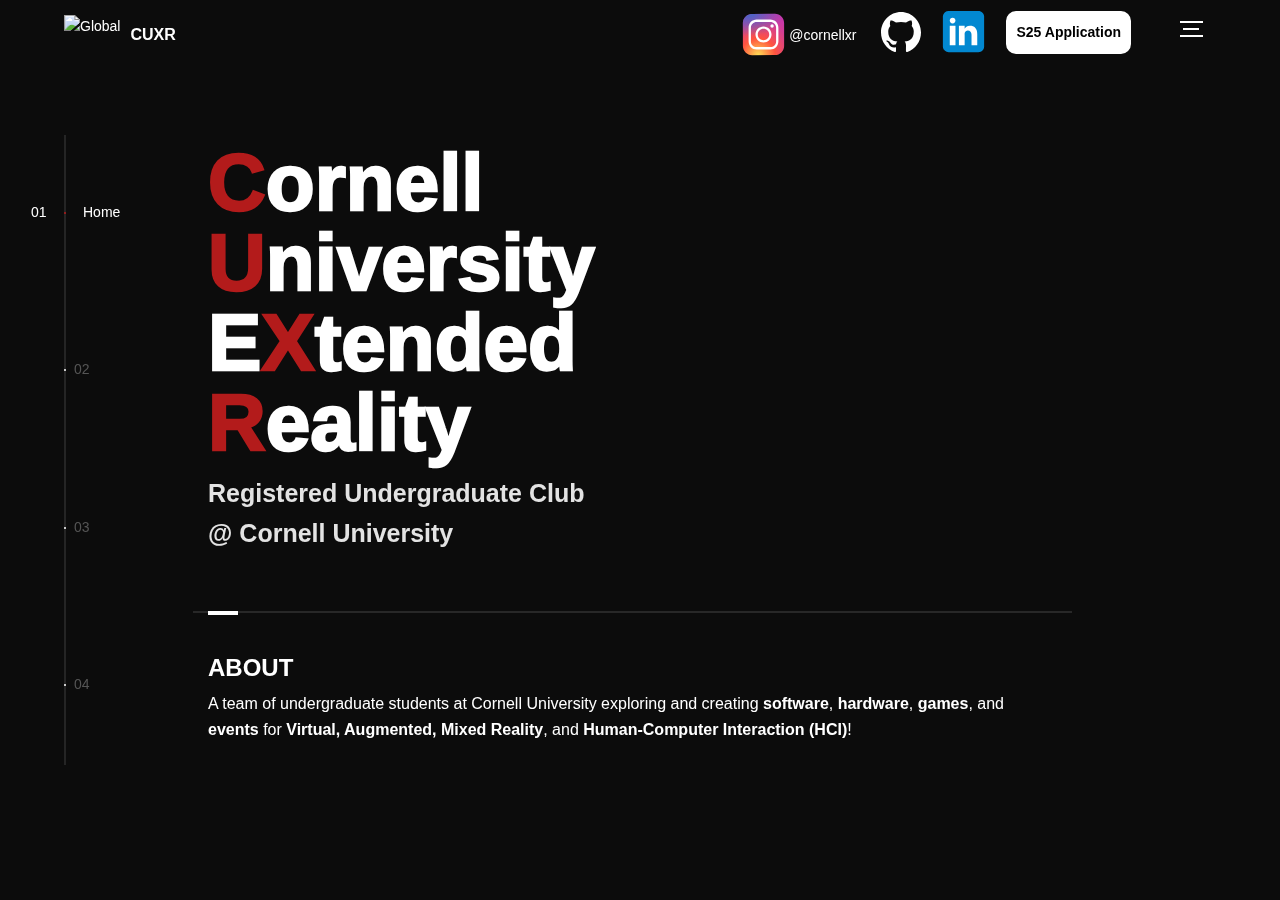
==== commit 21250f7f: "new website" ====
--- a/index.html
+++ b/index.html
@@ -1,14 +1,21 @@
+<!-- 
+  Need to reformat subteam page, fix extra page when scroll up on subteams 
+  (i fixed this and then i broke it again ig?)
+
+  fix header for media queries 
+-->
+
 <!DOCTYPE html>
 <html lang="en">
 
 <head>
-  <title>Global</title>
-  <meta charset="utf-8">
+  <title>Cornell XR Club</title>
+  <link rel="icon" type="image/x-icon" href="assets/img/CUXR_Logo_Ico.ico">  <meta charset="utf-8">
   <meta name="viewport" content="width=device-width, initial-scale=1">
   <meta http-equiv="X-UA-Compatible" content="IE=edge">
-  <meta name="description" content="HTML5 website template">
-  <meta name="keywords" content="global, template, html, sass, jquery">
-  <meta name="author" content="Bucky Maler">
+  <meta name="description" content="An undegraduate project based team for Virtual, Augmented, and Mixed Reality projects in software and hardware.">
+  <meta name="keywords" content="XR, VR, AR, Virtual Reality, Augmented Reality">
+  <meta name="author" content="Cornell XR Club">
   <link rel="stylesheet" href="assets/css/main.css">
 </head>
 
@@ -20,8 +27,7 @@
       <img src="assets\img\CUXR_Logo_Transparent_(1).png" alt="Global">
       <p>CUXR</p>
     </a>
-    <p class="device-notification--message">CUXR has so much to offer that we must request you orient your device to
-      portrait or find a larger screen. You won't be disappointed.</p>
+    <p class="device-notification--message">This website is best viewed on a larger screen!</p>
   </div>
 
   <div class="perspective effect-rotate-left">
@@ -30,14 +36,42 @@
       <div id="viewport" class="l-viewport">
         <div class="l-wrapper">
           <header class="header">
-            <a class="header--logo" href="#0">
+            <a class="header--logo" href="\">
               <img src="assets\img\CUXR_Logo_Transparent_(1).png" style="height: 40px; width: auto;" alt="Global">
               <p>CUXR</p>
             </a>
+
+            <div>
+            <div class="clickables">
+
+              <a class="header--logo2" href="https://www.instagram.com/cornellxr/" target="_blank">
+                <img src="assets\img\instagram.svg" style="height: 55px; width: auto;" alt="Global">
+                <p>@cornellxr</p>
+              </a>
+              
+              <a href="https://github.com\CUXR" target="_blank">
+                <img src="assets\img\github-icon.svg" style="height: 40px; width: auto;" alt="Global">
+              </a>
+
+              
+              
+
+              <a href="https://www.linkedin.com/company/cornell-xr/" target="_blank">
+                <img src="assets\img\linkedin-icon.svg" style="height: 55px; width: auto;" alt="linkedin">
+              </a>
+
+              <a id="apply" href="https://forms.gle/MQAfxMXwZB8sztwt5" target="_blank">S25 Application</a>
+
+            </div>
+
             <div class="header--nav-toggle">
               <span></span>
             </div>
+
+          </div>
+
           </header>
+
           <nav class="l-side-nav">
             <ul class="side-nav">
               <li class="is-active"><span>Home</span></li>
@@ -46,6 +80,9 @@
               <li><span>Contact</span></li>
             </ul>
           </nav>
+
+
+
           <ul class="l-main-content main-content">
             <li class="l-section section section--is-active">
               <div class="intro">
@@ -53,29 +90,33 @@
                   <h1>
                     <span style="color: #b31b1b;">C</span>ornell<br>
                     <span style="color: #b31b1b;">U</span>niversity<br>
-                    E<span style="color: #b31b1b;">x</span>tended <br>
+                    E<span style="color: #b31b1b;">X</span>tended <br>
                     <span style="color: #b31b1b;">R</span>eality
                   </h1>
+                  <h2>
+                    Registered Undergraduate Club <br>
+                    @ Cornell University
+                  </h2>
                 </div>
                 <div class="intro--options">
-                  <a href="#0">
-                    <h3>Blank</h3>
-                    <p>Lorem ipsum dolor sit amet, consectetur adipisicing elit sed do.</p>
-                  </a>
-                  <a href="#0">
+                  <a>
+                    <h3><strong>About</strong></h3>
+                    <p>A team of undergraduate students at Cornell University exploring and creating <strong>software</strong>, <strong>hardware</strong>, <strong>games</strong>, and <strong>events</strong> for <strong>Virtual, Augmented, Mixed Reality</strong>, and <strong>Human-Computer Interaction (HCI)</strong>!</p>
+                  </a>
+                  <!-- <a href="#0">
                     <h3>Fantasy interactive</h3>
                     <p>Lorem ipsum dolor sit amet, consectetur adipisicing elit sed do.</p>
                   </a>
                   <a href="#0">
                     <h3>Paul &amp; shark</h3>
                     <p>Lorem ipsum dolor sit amet, consectetur adipisicing elit sed do.</p>
-                  </a>
+                  </a> -->
                 </div>
               </div>
             </li>
             <li class="l-section section">
               <div class="work">
-                <h2>Projects</h2>
+                <h2>Current Projects (Ongoing)</h2>
                 <div class="work--lockup">
                   <ul class="slider">
                     <li class="slider--item slider--item-left">
@@ -83,8 +124,8 @@
                         <div class="slider--item-image">
                           <img src="assets/img/work-victory.jpg" alt="Victory">
                         </div>
-                        <p class="slider--item-title">Haptic Gloves</p>
-                        <p class="slider--item-description">Smth to do w gloves</p>
+                        <p class="slider--item-title">VR Escape Room (On Hiatus)</p>
+                        <p class="slider--item-description">Escape Ithaca Mall</p>
                       </a>
                     </li>
                     <li class="slider--item slider--item-center">
@@ -92,8 +133,8 @@
                         <div class="slider--item-image">
                           <img src="assets/img/VR_equpment.png" alt="various VR equp">
                         </div>
-                        <p class="slider--item-title">Escape Room</p>
-                        <p class="slider--item-description">Escape Ithaca Mall</p>
+                        <p class="slider--item-title">Haptic Gloves</p>
+                        <p class="slider--item-description">DIY Force-feedback Haptic Gloves for VR Interaction</p>
                       </a>
                     </li>
                     <li class="slider--item slider--item-right">
@@ -102,7 +143,7 @@
                           <img src="assets/img/glasses.png" alt="VR goggles">
                         </div>
                         <p class="slider--item-title">Linux VR</p>
-                        <p class="slider--item-description">Legit no idea what this is.</p>
+                        <p class="slider--item-description">A WebXR Remote Desktop for Linux</p>
                       </a>
                     </li>
                   </ul>
@@ -133,20 +174,11 @@
             <li class="l-section section">
               <div class="about">
                 <div class="about--banner">
-                  <h2>We<br>believe in<br>passionate<br>people</h2>
-                  <!-- <a href="#0">Career
-                  <span>
-                    <svg version="1.1" id="Layer_1" xmlns="http://www.w3.org/2000/svg" xmlns:xlink="http://www.w3.org/1999/xlink" x="0px" y="0px" viewBox="0 0 150 118" style="enable-background:new 0 0 150 118;" xml:space="preserve">
-                    <g transform="translate(0.000000,118.000000) scale(0.100000,-0.100000)">
-                      <path d="M870,1167c-34-17-55-57-46-90c3-15,81-100,194-211l187-185l-565-1c-431,0-571-3-590-13c-55-28-64-94-18-137c21-20,33-20,597-20h575l-192-193C800,103,794,94,849,39c20-20,39-29,61-29c28,0,63,30,298,262c147,144,272,271,279,282c30,51,23,60-219,304C947,1180,926,1196,870,1167z"/>
-                    </g>
-                    </svg>
-                  </span>
-                </a> -->
-                  <img src="assets/img/about-visual.png" alt="ugly">
+                  <h2>Meet our Team! <br> (Page Under Construction)</h2>
+                  <!-- <img src="assets/img/about-visual.png" alt="ugly"> -->
                 </div>
                 <div class="about--options">
-                  <a href="appdev.html">
+                  <!-- <a href="appdev.html">
                     <h3>App Developement Team</h3>
                   </a>
                   <a href="design.html">
@@ -154,7 +186,7 @@
                   </a>
                   <a href="business.html">
                     <h3>Business Team</h3>
-                  </a>
+                  </a> -->
                 </div>
               </div>
             </li>
@@ -168,109 +200,11 @@
                     </div>
                     <ul class="modal--options">
                       <!-- pulled links from google doc, mailing list not valid anymore -->
-                      <li><a href="https://forms.gle/fEVXoBrGVvRuW52G7" target="_blank">Mailing List</a></li>
-                      <li><a href="https://forms.gle/eCcLuALQQA12kjiZ6" target="_blank">Apply</a></li>
+                      <li><a href="https://forms.gle/MQAfxMXwZB8sztwt5" target="_blank">Apply</a></li>
                       <li><a href="mailto:cornellxrclub@gmail.com">Contact Us</a></li>
                     </ul>
                   </div>
                 </div>
-              </div>
-            </li>
-            <li class="l-section section">
-              <div class="hire">
-                <h2>You want us to do</h2>
-                <!-- checkout formspree.io for easy form setup -->
-                <form class="work-request">
-                  <div class="work-request--options">
-                    <span class="options-a">
-                      <input id="opt-1" type="checkbox" value="app design">
-                      <label for="opt-1">
-                        <svg version="1.1" id="Layer_1" xmlns="http://www.w3.org/2000/svg"
-                          xmlns:xlink="http://www.w3.org/1999/xlink" x="0px" y="0px" viewBox="0 0 150 111"
-                          style="enable-background:new 0 0 150 111;" xml:space="preserve">
-                          <g transform="translate(0.000000,111.000000) scale(0.100000,-0.100000)">
-                            <path
-                              d="M950,705L555,310L360,505C253,612,160,700,155,700c-6,0-44-34-85-75l-75-75l278-278L550-5l475,475c261,261,475,480,475,485c0,13-132,145-145,145C1349,1100,1167,922,950,705z" />
-                          </g>
-                        </svg>
-                        App Design
-                      </label>
-                      <input id="opt-2" type="checkbox" value="graphic design">
-                      <label for="opt-2">
-                        <svg version="1.1" id="Layer_1" xmlns="http://www.w3.org/2000/svg"
-                          xmlns:xlink="http://www.w3.org/1999/xlink" x="0px" y="0px" viewBox="0 0 150 111"
-                          style="enable-background:new 0 0 150 111;" xml:space="preserve">
-                          <g transform="translate(0.000000,111.000000) scale(0.100000,-0.100000)">
-                            <path
-                              d="M950,705L555,310L360,505C253,612,160,700,155,700c-6,0-44-34-85-75l-75-75l278-278L550-5l475,475c261,261,475,480,475,485c0,13-132,145-145,145C1349,1100,1167,922,950,705z" />
-                          </g>
-                        </svg>
-                        Graphic Design
-                      </label>
-                      <input id="opt-3" type="checkbox" value="motion design">
-                      <label for="opt-3">
-                        <svg version="1.1" id="Layer_1" xmlns="http://www.w3.org/2000/svg"
-                          xmlns:xlink="http://www.w3.org/1999/xlink" x="0px" y="0px" viewBox="0 0 150 111"
-                          style="enable-background:new 0 0 150 111;" xml:space="preserve">
-                          <g transform="translate(0.000000,111.000000) scale(0.100000,-0.100000)">
-                            <path
-                              d="M950,705L555,310L360,505C253,612,160,700,155,700c-6,0-44-34-85-75l-75-75l278-278L550-5l475,475c261,261,475,480,475,485c0,13-132,145-145,145C1349,1100,1167,922,950,705z" />
-                          </g>
-                        </svg>
-                        Motion Design
-                      </label>
-                    </span>
-                    <span class="options-b">
-                      <input id="opt-4" type="checkbox" value="ux design">
-                      <label for="opt-4">
-                        <svg version="1.1" id="Layer_1" xmlns="http://www.w3.org/2000/svg"
-                          xmlns:xlink="http://www.w3.org/1999/xlink" x="0px" y="0px" viewBox="0 0 150 111"
-                          style="enable-background:new 0 0 150 111;" xml:space="preserve">
-                          <g transform="translate(0.000000,111.000000) scale(0.100000,-0.100000)">
-                            <path
-                              d="M950,705L555,310L360,505C253,612,160,700,155,700c-6,0-44-34-85-75l-75-75l278-278L550-5l475,475c261,261,475,480,475,485c0,13-132,145-145,145C1349,1100,1167,922,950,705z" />
-                          </g>
-                        </svg>
-                        UX Design
-                      </label>
-                      <input id="opt-5" type="checkbox" value="webdesign">
-                      <label for="opt-5">
-                        <svg version="1.1" id="Layer_1" xmlns="http://www.w3.org/2000/svg"
-                          xmlns:xlink="http://www.w3.org/1999/xlink" x="0px" y="0px" viewBox="0 0 150 111"
-                          style="enable-background:new 0 0 150 111;" xml:space="preserve">
-                          <g transform="translate(0.000000,111.000000) scale(0.100000,-0.100000)">
-                            <path
-                              d="M950,705L555,310L360,505C253,612,160,700,155,700c-6,0-44-34-85-75l-75-75l278-278L550-5l475,475c261,261,475,480,475,485c0,13-132,145-145,145C1349,1100,1167,922,950,705z" />
-                          </g>
-                        </svg>
-                        Webdesign
-                      </label>
-                      <input id="opt-6" type="checkbox" value="marketing">
-                      <label for="opt-6">
-                        <svg version="1.1" id="Layer_1" xmlns="http://www.w3.org/2000/svg"
-                          xmlns:xlink="http://www.w3.org/1999/xlink" x="0px" y="0px" viewBox="0 0 150 111"
-                          style="enable-background:new 0 0 150 111;" xml:space="preserve">
-                          <g transform="translate(0.000000,111.000000) scale(0.100000,-0.100000)">
-                            <path
-                              d="M950,705L555,310L360,505C253,612,160,700,155,700c-6,0-44-34-85-75l-75-75l278-278L550-5l475,475c261,261,475,480,475,485c0,13-132,145-145,145C1349,1100,1167,922,950,705z" />
-                          </g>
-                        </svg>
-                        Marketing
-                      </label>
-                    </span>
-                  </div>
-                  <div class="work-request--information">
-                    <div class="information-name">
-                      <input id="name" type="text" spellcheck="false">
-                      <label for="name">Name</label>
-                    </div>
-                    <div class="information-email">
-                      <input id="email" type="email" spellcheck="false">
-                      <label for="email">Email</label>
-                    </div>
-                  </div>
-                  <input type="submit" value="Send Request">
-                </form>
               </div>
             </li>
           </ul>
--- a/assets/css/main.css
+++ b/assets/css/main.css
@@ -500,6 +500,12 @@
   -ms-flex-pack: justify;
   justify-content: space-between;
   z-index: 10;
+  text-align: center;
+  flex-direction: row;
+}
+
+.header .clickables{
+  padding-right: 35px;
 }
 
 .header--logo {
@@ -510,6 +516,13 @@
   -webkit-box-align: center;
   -webkit-align-items: center;
   -ms-flex-align: center;
+  align-items: center;
+  text-decoration: none;
+  color: #fff;
+}
+
+.header--logo2 {
+  display: flex;
   align-items: center;
   text-decoration: none;
   color: #fff;
@@ -750,7 +763,17 @@
   font-weight: 1000;
   line-height: 1;
   z-index: 1;
-}
+  margin-top: -15px;
+}
+
+.intro--banner h2 {
+  position: relative;
+  /* You can also use other values like absolute, fixed, or static */
+  margin-top: -5%;
+  color: rgb(227, 227, 227);
+  font-size: 25px;
+}
+
 
 .intro--options {
   display: -webkit-box;
@@ -767,9 +790,10 @@
 }
 
 .intro--options>a {
-  max-width: 250px;
+  margin-top: -8px;
+  max-width: 850px;
   text-decoration: none;
-  color: #282828;
+  color: #fff;
   -webkit-transition: color 0.2s ease-in-out;
   transition: color 0.2s ease-in-out;
 }
@@ -779,12 +803,14 @@
 }
 
 .intro--options h3 {
-  font-size: 16px;
+  font-size: 24px;
   text-transform: uppercase;
 }
 
 .intro--options p {
   margin-bottom: 0;
+  margin-top: -20px;
+  font-size: 16px;
 }
 
 @media (max-width: 900px) {
@@ -1333,7 +1359,7 @@
   left: 0;
   width: 100%;
   height: 100%;
-  background-image: url("../img/contact-visual.png");
+  background-image: url("../img/ithaca.png");
   background-position: center;
   background-size: cover;
   background-repeat: no-repeat;
@@ -1406,16 +1432,16 @@
 }
 
 .contact--lockup .modal--options li:nth-child(1) {
-  background-color: #96501e;
+  background-color: #b31b1b;
 }
 
 .contact--lockup .modal--options li:nth-child(2) {
-  background-color: #e7a866;
+  background-color: #b31b1b;
 }
 
 .contact--lockup .modal--options li:nth-child(3) {
   margin-bottom: 0;
-  background-color: #96501e;
+  background-color: #b31b1b;
   /* text-transform: uppercase; */
 }
 
@@ -1816,12 +1842,20 @@
   .outer-nav>li {
     font-size: 44px;
   }
+
+  .team-member {
+    width: calc(50% - 20px);
+  }
 }
 
 @media (max-width: 600px) {
   .outer-nav>li {
     font-size: 34px;
   }
+
+  .team-member {
+    width: 100%;
+  }
 }
 
 .outer-nav li.is-vis:nth-child(2) {
@@ -1843,3 +1877,89 @@
   -webkit-transition-delay: 0.16s;
   transition-delay: 0.16s;
 }
+
+.team-grid {
+  display: flex;
+  flex-wrap: wrap;
+  justify-content: space-between;
+  gap: 20px;
+  overflow-y: auto;
+  margin-bottom: 50px;
+}
+
+.team-member {
+  width: calc(33% - 10px);
+  text-align: center;
+  padding: 30px;
+  background-color: #e7a866;
+  border-radius: 10px;
+  box-shadow: 0 4px 8px rgba(0, 0, 0, 0.1);
+  margin-top: 50px;
+}
+
+.member-photo {
+  width: 100%;
+  height: auto;
+  border-radius: 50%;
+  margin-bottom: 10px;
+}
+
+.member-name {
+  font-weight: bold;
+  color: #000000;
+  font-size: 16px;
+}
+
+.member-bio {
+  color: #6d6d6d;
+  font-size: 14px;
+}
+
+
+#github img{
+  color: white;
+  background-color: white;
+}
+
+.clickables {
+  display: flex;
+  justify-content: space-between;
+  flex-direction: row;
+  align-items: center;
+  float: left;
+  justify-self: left !important;
+}
+
+.clickables a {
+  margin-left: 15px;
+}
+
+.clickables a p{
+  margin-right: 10px;
+  margin-left: -2px;
+  text-transform: lowercase;
+}
+
+#apply {
+  color: black;
+  background-color: white;
+  font-weight: 650;
+  border: white;
+  border-style: solid;
+  text-decoration: none;
+  border-radius: 10px;
+  padding: 7px;
+  margin-top: -5px;
+}
+
+#apply:hover{
+  color: white;
+  background-color: black;
+  font-weight: 650;
+  border: white;
+  border-style: solid;
+  text-decoration: none;
+  border-radius: 10px;
+  padding: 7px;
+  margin-top: -5px;
+}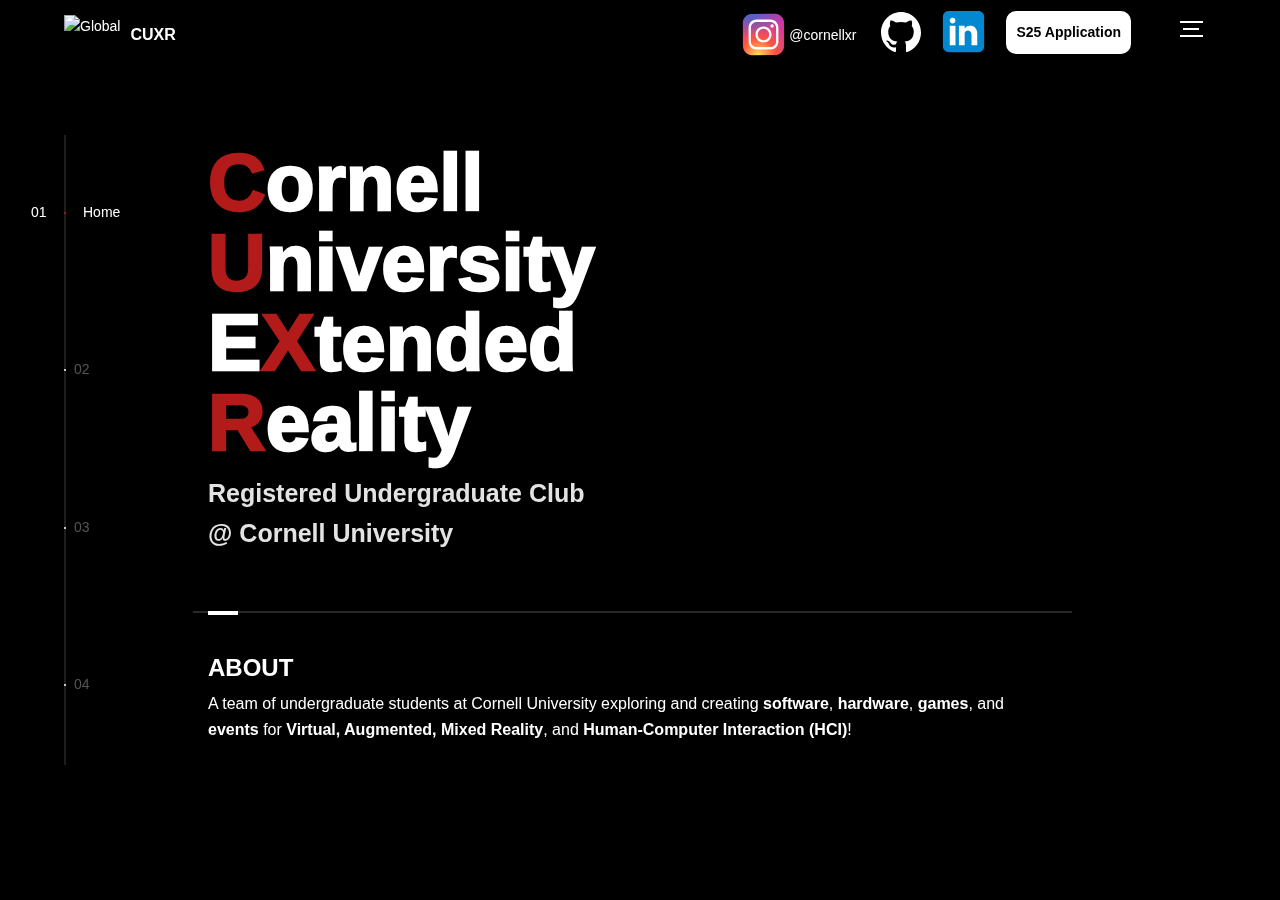
==== commit f7dbb84a: "logo" ====
--- a/index.html
+++ b/index.html
@@ -17,6 +17,14 @@
   <meta name="keywords" content="XR, VR, AR, Virtual Reality, Augmented Reality">
   <meta name="author" content="Cornell XR Club">
   <link rel="stylesheet" href="assets/css/main.css">
+  <script type="importmap">
+    {
+      "imports": {
+        "three": "https://cdn.jsdelivr.net/npm/three@0.174.0/build/three.module.js",
+        "three/addons/": "https://cdn.jsdelivr.net/npm/three@0.174.0/examples/jsm/"
+      }
+    }
+  </script>
 </head>
 
 <body>
@@ -86,7 +94,9 @@
           <ul class="l-main-content main-content">
             <li class="l-section section section--is-active">
               <div class="intro">
+
                 <div class="intro--banner">
+                  <div class="intro--left">
                   <h1>
                     <span style="color: #b31b1b;">C</span>ornell<br>
                     <span style="color: #b31b1b;">U</span>niversity<br>
@@ -98,6 +108,18 @@
                     @ Cornell University
                   </h2>
                 </div>
+
+                <div class="intro--right">
+                  <div class="threejs-container" style="flex: 1; position: relative;">
+                    <!-- The Three.js renderer will attach here -->
+                  </div>
+                </div>
+
+                <script type="module" src="assets/js/script.js"></script>
+
+                </div>
+
+                
                 <div class="intro--options">
                   <a>
                     <h3><strong>About</strong></h3>
@@ -122,7 +144,7 @@
                     <li class="slider--item slider--item-left">
                       <a href="#0">
                         <div class="slider--item-image">
-                          <img src="assets/img/work-victory.jpg" alt="Victory">
+                          <img src="assets/img/348s.jpg" alt="Victory">
                         </div>
                         <p class="slider--item-title">VR Escape Room (On Hiatus)</p>
                         <p class="slider--item-description">Escape Ithaca Mall</p>
@@ -131,7 +153,7 @@
                     <li class="slider--item slider--item-center">
                       <a href="#0">
                         <div class="slider--item-image">
-                          <img src="assets/img/VR_equpment.png" alt="various VR equp">
+                          <img src="assets/img/VR_equpment.jpeg" alt="various VR equp">
                         </div>
                         <p class="slider--item-title">Haptic Gloves</p>
                         <p class="slider--item-description">DIY Force-feedback Haptic Gloves for VR Interaction</p>
@@ -140,7 +162,7 @@
                     <li class="slider--item slider--item-right">
                       <a href="#0">
                         <div class="slider--item-image">
-                          <img src="assets/img/glasses.png" alt="VR goggles">
+                          <img src="assets/img/cccc_1_1.png" alt="VR goggles">
                         </div>
                         <p class="slider--item-title">Linux VR</p>
                         <p class="slider--item-description">A WebXR Remote Desktop for Linux</p>
--- a/assets/css/main.css
+++ b/assets/css/main.css
@@ -285,7 +285,7 @@
 }
 
 body {
-  background-color: #0c0c0c;
+  background-color: #000000;
   font-size: 14px;
   line-height: 1.6;
   font-family: "Montserrat", sans-serif;
@@ -725,6 +725,28 @@
   margin: 0 auto;
 }
 
+.threejs-container {
+  width: 1000px; /* Adjust width as needed */
+  height: 1000px; /* Adjust height as needed */
+  transform: translateY(-50%); /* Center vertically using transform */
+  position: absolute;
+  margin-left: 35%;
+  margin-top: -20%;
+  z-index: -1;
+}
+
+@media (max-width: 900px) {
+  .threejs-container {
+    width: 700px; /* Adjust width as needed */
+    height: 700px; /* Adjust height as needed */
+    transform: translateY(-50%); /* Center vertically using transform */
+    position: absolute;
+    margin-left: -30%;
+    margin-top: -30%;
+    z-index: -1;
+  }
+  }
+
 @media (max-width: 1180px) {
   .intro {
     max-width: 100%;
@@ -1962,4 +1984,40 @@
   border-radius: 10px;
   padding: 7px;
   margin-top: -5px;
+}
+
+@media (max-width: 800px) {
+  .clickables{
+    margin-left: 0px;
+    margin-top: 7px;
+  }
+
+  .clickables img{
+    height: 30px !important;
+    width: auto;
+  }
+
+  .clickables a{
+    font-size: 10px;
+  }
+
+  .header--logo img{
+    height: 30px !important;
+  }
+
+  .header--logo p{
+    display:none;
+  }
+
+  .header--logo2 p{
+    display:none;
+  }
+
+  .intro--banner h2 {
+    position: relative;
+    /* You can also use other values like absolute, fixed, or static */
+    margin-top: -5%;
+    color: rgb(227, 227, 227);
+    font-size: 20px;
+  }
 }